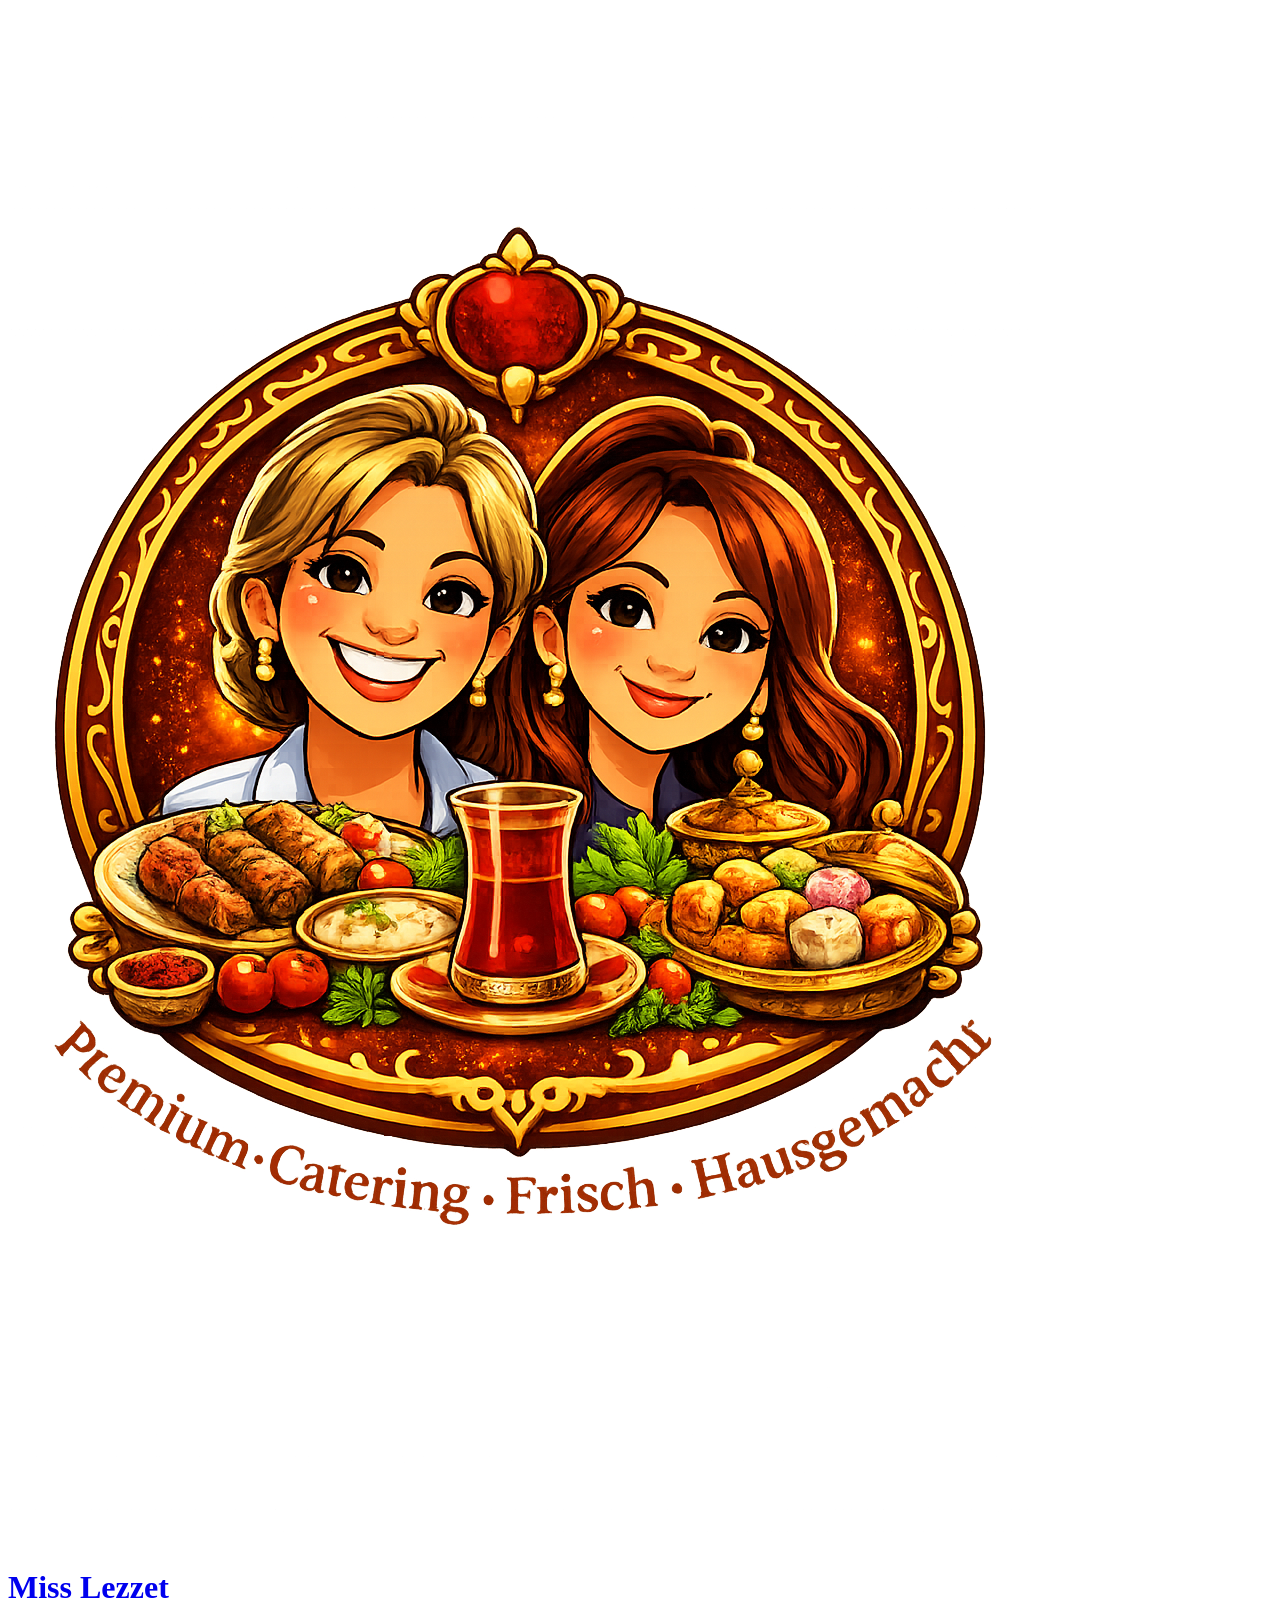
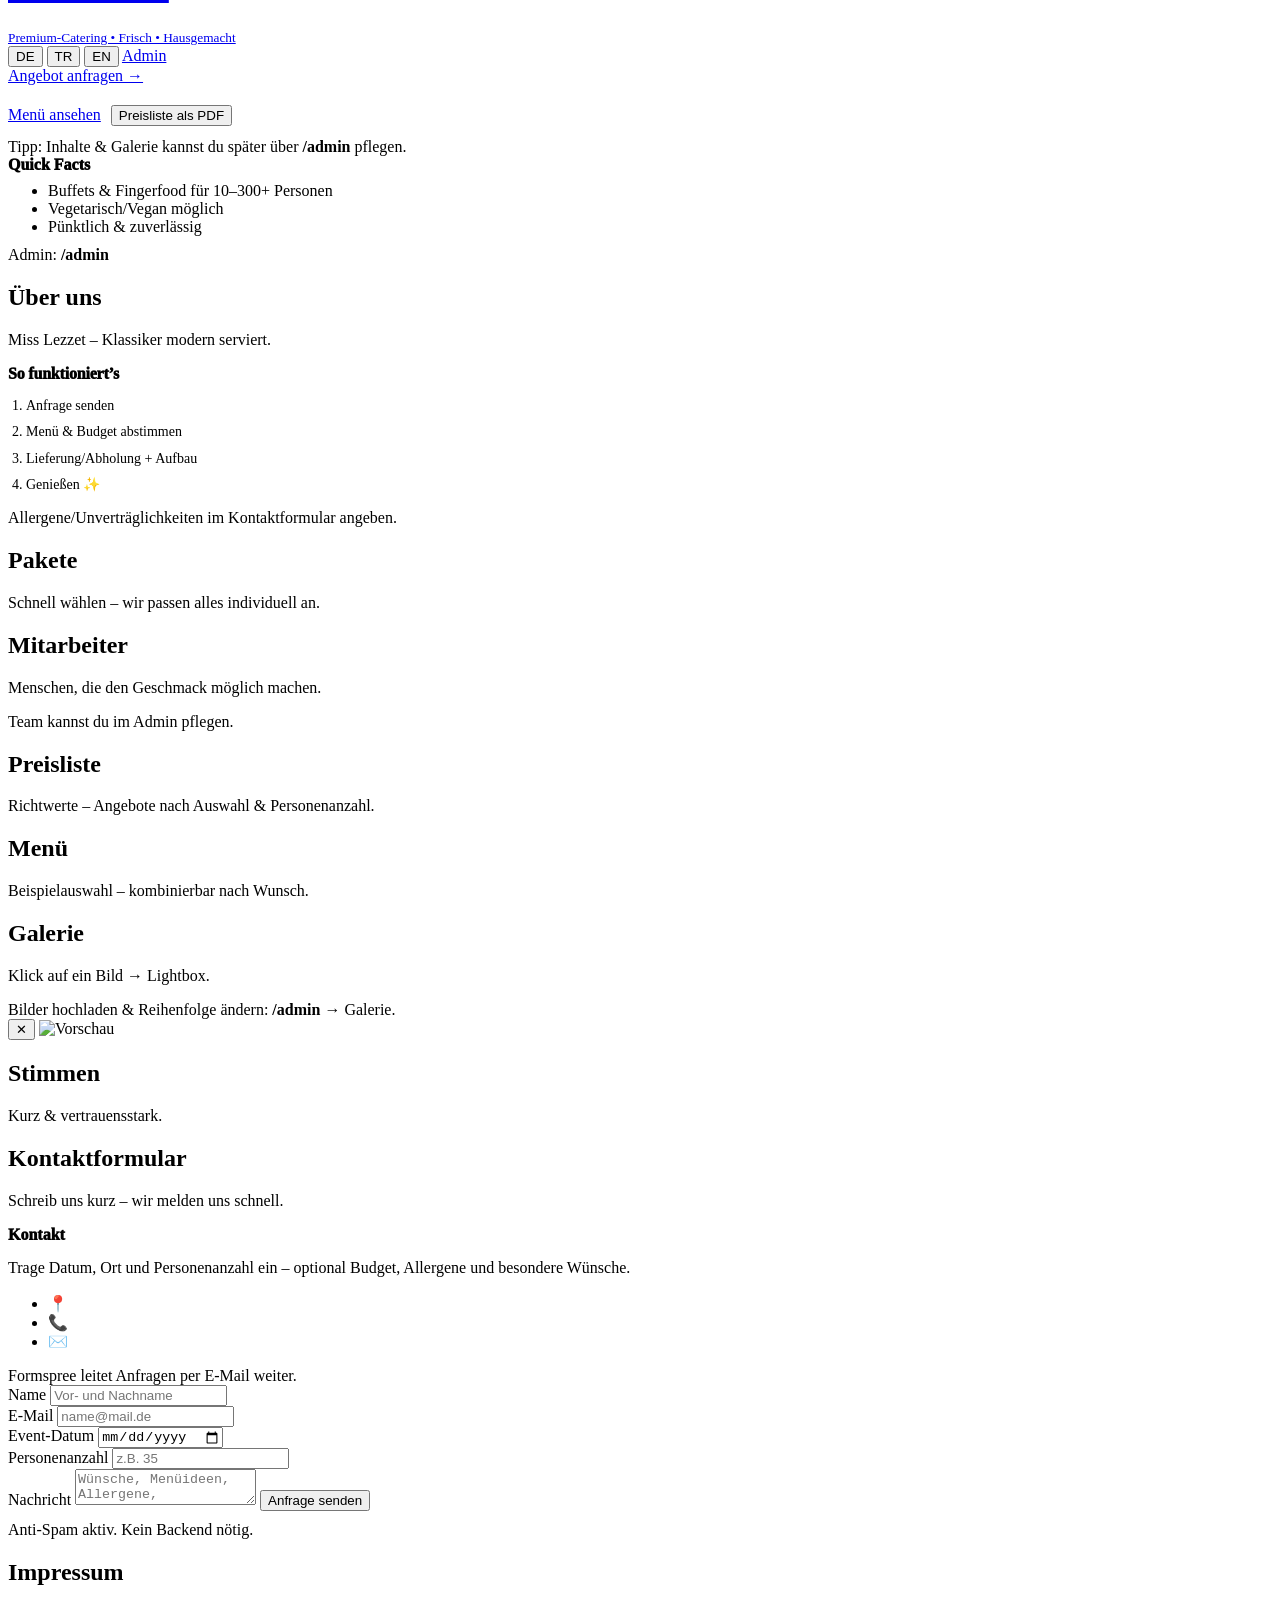
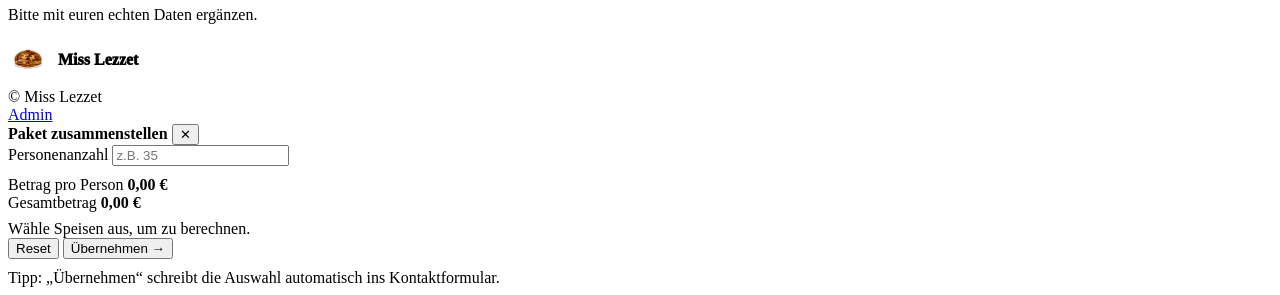
==== index.html @ 09a3239f "Update index.html" ====
<!doctype html>
<html lang="de">
<head>
  <meta charset="utf-8" />
  <meta name="viewport" content="width=device-width, initial-scale=1" />
  <title>Miss Lezzet – Premium Catering</title>
  <meta name="description" content="Miss Lezzet – Premium-Catering für Hochzeiten, Firmenfeiern & private Events." />
  <link rel="stylesheet" href="./style.css" />
</head>

<body>
  <header>
    <div class="container">
      <div class="nav">
        <a class="brandBlock" href="#top" aria-label="Zur Startseite">
          <img class="logoImg" src="images/Logo.png" alt="Miss Lezzet Logo">
          <div>
            <h1 id="brandName">Miss Lezzet</h1>
            <small id="brandTagline">Premium-Catering • Frisch • Hausgemacht</small>
          </div>
        </a>

        <div class="langWrap">
          <button class="btn small" type="button" id="langDE">DE</button>
          <button class="btn small" type="button" id="langTR">TR</button>
          <button class="btn small" type="button" id="langEN">EN</button>
          <a class="btn small" href="admin/">Admin</a>
        </div>

        <a class="btn primary" href="#kontakt" id="ctaTop">Angebot anfragen →</a>
      </div>
    </div>
  </header>

  <main id="top">
    <!-- HERO -->
    <div class="container hero">
      <div class="heroGrid">
        <div class="card reveal">
          <div class="kicker" id="heroKicker"></div>
          <h2 class="headline" id="heroHeadline"></h2>
          <p class="sub" id="heroSub"></p>
          <div style="display:flex; gap:10px; flex-wrap:wrap; align-items:center">
            <a class="btn primary" href="#menu" id="btnMenu">Menü ansehen</a>
            <button class="btn" type="button" id="btnPdf">Preisliste als PDF</button>
          </div>
          <div class="hint" style="margin-top:12px" id="heroHint">
            Tipp: Inhalte & Galerie kannst du später über <b>/admin</b> pflegen.
          </div>
        </div>

        <div class="card reveal">
          <div style="font-weight:1000; margin-bottom:8px" id="quickTitle">Quick Facts</div>
          <ul class="list" style="margin:0">
            <li><span class="dot" aria-hidden="true"></span><span id="q1">Buffets & Fingerfood für 10–300+ Personen</span></li>
            <li><span class="dot" aria-hidden="true"></span><span id="q2">Vegetarisch/Vegan möglich</span></li>
            <li><span class="dot" aria-hidden="true"></span><span id="q3">Pünktlich & zuverlässig</span></li>
          </ul>
          <div class="hint" style="margin-top:10px" id="adminHint">Admin: <b>/admin</b></div>
        </div>
      </div>
    </div>

    <!-- ÜBER UNS -->
    <section id="ueber-uns">
      <div class="container">
        <div class="sectionTitle">
          <h2 id="aboutTitle">Über uns</h2>
          <p id="aboutSub">Miss Lezzet – Klassiker modern serviert.</p>
        </div>

        <div class="grid">
          <div class="card aboutMain reveal">
            <p id="aboutText" style="margin:0; color:var(--muted); line-height:1.75"></p>
            <ul class="list" id="aboutBullets"></ul>
          </div>

          <div class="card aboutSide reveal">
            <div style="font-weight:1000; letter-spacing:-.2px; font-size:16px" id="howTitle">So funktioniert’s</div>
            <ol id="howList" style="margin:10px 0 0; padding-left:18px; color:var(--muted); line-height:1.9; font-size:14px">
              <li>Anfrage senden</li>
              <li>Menü & Budget abstimmen</li>
              <li>Lieferung/Abholung + Aufbau</li>
              <li>Genießen ✨</li>
            </ol>
            <div class="hint" style="margin-top:10px" id="howHint">Allergene/Unverträglichkeiten im Kontaktformular angeben.</div>
          </div>
        </div>
      </div>
    </section>

    <!-- PAKETE -->
    <section id="pakete">
      <div class="container">
        <div class="sectionTitle">
          <h2 id="packagesTitle">Pakete</h2>
          <p id="packagesSub">Schnell wählen – wir passen alles individuell an.</p>
        </div>
        <div class="grid" id="packagesGrid"></div>
      </div>
    </section>

    <!-- MITARBEITER -->
    <section id="mitarbeiter">
      <div class="container">
        <div class="sectionTitle">
          <h2 id="teamTitle">Mitarbeiter</h2>
          <p id="teamSub">Menschen, die den Geschmack möglich machen.</p>
        </div>
        <div class="grid" id="teamGrid"></div>
        <div class="hint" id="teamHint" style="margin-top:10px">Team kannst du im Admin pflegen.</div>
      </div>
    </section>

    <!-- PREISLISTE -->
    <section id="preisliste">
      <div class="container">
        <div class="sectionTitle">
          <h2 id="pricesTitle">Preisliste</h2>
          <p id="pricesSub">Richtwerte – Angebote nach Auswahl & Personenanzahl.</p>
        </div>
        <div class="grid" id="pricingGrid"></div>
      </div>
    </section>

    <!-- MENÜ -->
    <section id="menu">
      <div class="container">
        <div class="sectionTitle">
          <h2 id="menuTitle">Menü</h2>
          <p id="menuSub">Beispielauswahl – kombinierbar nach Wunsch.</p>
        </div>
        <div class="grid" id="menuGrid"></div>
      </div>
    </section>

    <!-- GALERIE -->
    <section id="galerie">
      <div class="container">
        <div class="sectionTitle">
          <h2 id="galleryTitle">Galerie</h2>
          <p id="gallerySub">Klick auf ein Bild → Lightbox.</p>
        </div>

        <div class="grid">
          <div class="card gallery reveal">
            <div class="galleryGrid" id="galleryGrid"></div>
            <div class="hint" style="margin-top:10px" id="galleryHint">
              Bilder hochladen & Reihenfolge ändern: <b>/admin</b> → Galerie.
            </div>
          </div>
        </div>
      </div>
    </section>

    <!-- Lightbox -->
    <div class="lightbox" id="lightbox" aria-hidden="true">
      <div class="lightboxInner" role="dialog" aria-label="Galerie Vorschau">
        <button class="lbClose" id="lbClose" type="button">✕</button>
        <img id="lbImg" alt="Vorschau" src="" />
        <div class="lbCap" id="lbCap"></div>
      </div>
    </div>

    <!-- SOCIAL -->
    <section id="social">
      <div class="container">
        <div class="sectionTitle">
          <h2 id="socialTitle">Stimmen</h2>
          <p id="socialSub">Kurz & vertrauensstark.</p>
        </div>
        <div class="grid" id="socialGrid"></div>
      </div>
    </section>

    <!-- KONTAKT -->
    <section id="kontakt">
      <div class="container">
        <div class="sectionTitle">
          <h2 id="contactTitle">Kontaktformular</h2>
          <p id="contactSub">Schreib uns kurz – wir melden uns schnell.</p>
        </div>

        <div class="grid">
          <div class="card contactLeft reveal">
            <div style="font-weight:1000; font-size:16px" id="contactBoxTitle">Kontakt</div>
            <p id="contactBoxText" style="color:var(--muted); line-height:1.75; margin:10px 0 0">
              Trage Datum, Ort und Personenanzahl ein – optional Budget, Allergene und besondere Wünsche.
            </p>

            <ul class="list" style="margin-top:12px">
              <li><span class="dot" aria-hidden="true"></span>📍 <span id="contactCity" style="color:var(--text)"></span></li>
              <li><span class="dot" aria-hidden="true"></span>📞 <span id="contactPhone" style="color:var(--text)"></span></li>
              <li><span class="dot" aria-hidden="true"></span>✉️ <span id="contactEmail" style="color:var(--text)"></span></li>
            </ul>

            <div class="hint" id="contactHint">
              Formspree leitet Anfragen per E-Mail weiter.
            </div>
          </div>

          <div class="card contactRight reveal">
            <form action="https://formspree.io/f/xkovrelw" method="POST">
              <input type="hidden" name="form-name" value="contact" />
              <p style="display:none;">
                <label>Don’t fill this out: <input name="bot-field" /></label>
              </p>

              <div class="formRow">
                <div>
                  <label for="name" id="fName">Name</label>
                  <input id="name" name="name" required placeholder="Vor- und Nachname" />
                </div>
                <div>
                  <label for="email" id="fEmail">E-Mail</label>
                  <input id="email" name="email" type="email" required placeholder="name@mail.de" />
                </div>
              </div>

              <div class="formRow">
                <div>
                  <label for="date" id="fDate">Event-Datum</label>
                  <input id="date" name="date" type="date" />
                </div>
                <div>
                  <label for="people" id="fPeople">Personenanzahl</label>
                  <input id="people" name="people" type="number" min="1" placeholder="z.B. 35" />
                </div>
              </div>

              <label for="message" id="fMsg">Nachricht</label>
              <textarea id="message" name="message" placeholder="Wünsche, Menüideen, Allergene, Budgetrahmen…"></textarea>

              <button class="btn primary" type="submit" id="fSend">Anfrage senden</button>
              <div class="hint" style="margin-top:10px" id="fSpam">Anti-Spam aktiv. Kein Backend nötig.</div>
            </form>
          </div>
        </div>
      </div>
    </section>

    <!-- IMPRESSUM -->
    <section id="impressum">
      <div class="container">
        <div class="sectionTitle">
          <h2 id="imprintTitle">Impressum</h2>
          <p id="imprintSub">Bitte mit euren echten Daten ergänzen.</p>
        </div>

        <div class="grid">
          <div class="card reveal" style="grid-column: span 12">
            <div class="small" id="imprintBox"></div>
          </div>
        </div>
      </div>
    </section>

    <footer>
      <div class="container footerGrid">
        <div>
          <div style="display:flex; align-items:center; gap:10px; margin-bottom:8px">
            <img class="logoImg" src="images/Logo.png" alt="Miss Lezzet Logo" style="width:30px;height:30px;border-radius:12px;padding:5px">
            <div style="font-weight:1000" id="brandNameFooter">Miss Lezzet</div>
          </div>
          <div class="small">© <span id="year"></span> <span id="brandNameFoot2">Miss Lezzet</span></div>
        </div>
        <div class="right small">
          <a href="admin/">Admin</a>
        </div>
      </div>
    </footer>
  </main>

  <!-- ===== Paket-Konfigurator Modal ===== -->
  <div class="modal" id="pkgModal" aria-hidden="true">
    <div class="modalInner" role="dialog" aria-label="Paket zusammenstellen">
      <div class="modalHead">
        <b id="pkgModalTitle">Paket zusammenstellen</b>
        <button class="modalClose" id="pkgModalClose" type="button">✕</button>
      </div>

      <div class="modalBody">
        <div class="hint" id="pkgModalDesc"></div>

        <div class="modalGrid">
          <div>
            <div id="pkgBuilder"></div>
          </div>

          <div class="calcCard">
            <label for="pkgPeople" class="miniLabel" id="lblPeople">Personenanzahl</label>
            <input class="inputMini" id="pkgPeople" type="number" min="1" placeholder="z.B. 35" />

            <div class="calcRow" style="margin-top:10px">
              <span id="lblPerPerson">Betrag pro Person</span>
              <b id="pkgPerPerson" class="calcBig">0,00 €</b>
            </div>

            <div class="calcRow">
              <span id="lblTotal">Gesamtbetrag</span>
              <b id="pkgTotal" class="calcBig">0,00 €</b>
            </div>

            <div class="hint" id="pkgTotalHint" style="margin-top:8px">Wähle Speisen aus, um zu berechnen.</div>

            <div class="modalActions">
              <button class="btn" type="button" id="pkgReset">Reset</button>
              <button class="btn primary" type="button" id="pkgApply">Übernehmen →</button>
            </div>

            <div class="hint" style="margin-top:10px" id="pkgApplyHint">
              Tipp: „Übernehmen“ schreibt die Auswahl automatisch ins Kontaktformular.
            </div>
          </div>
        </div>
      </div>
    </div>
  </div>

  <script defer src="./app.js"></script>
</body>
</html>
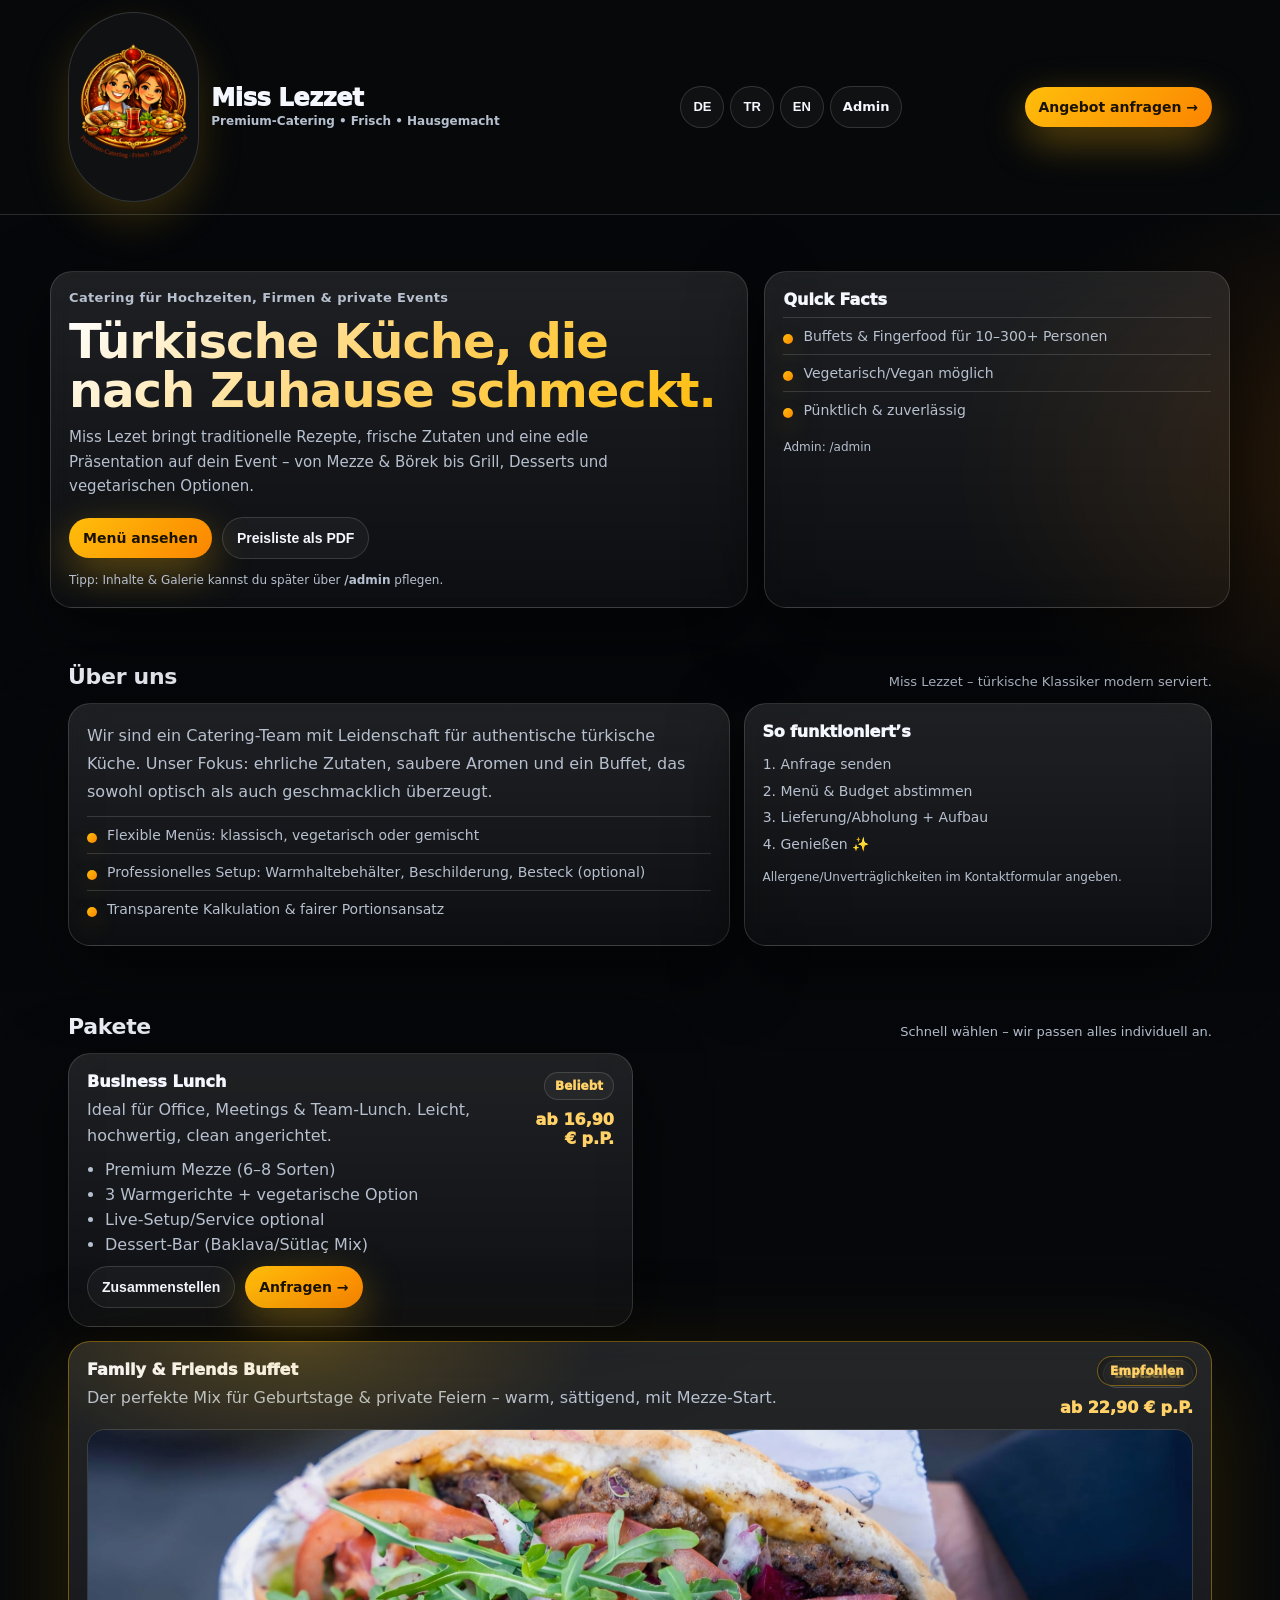
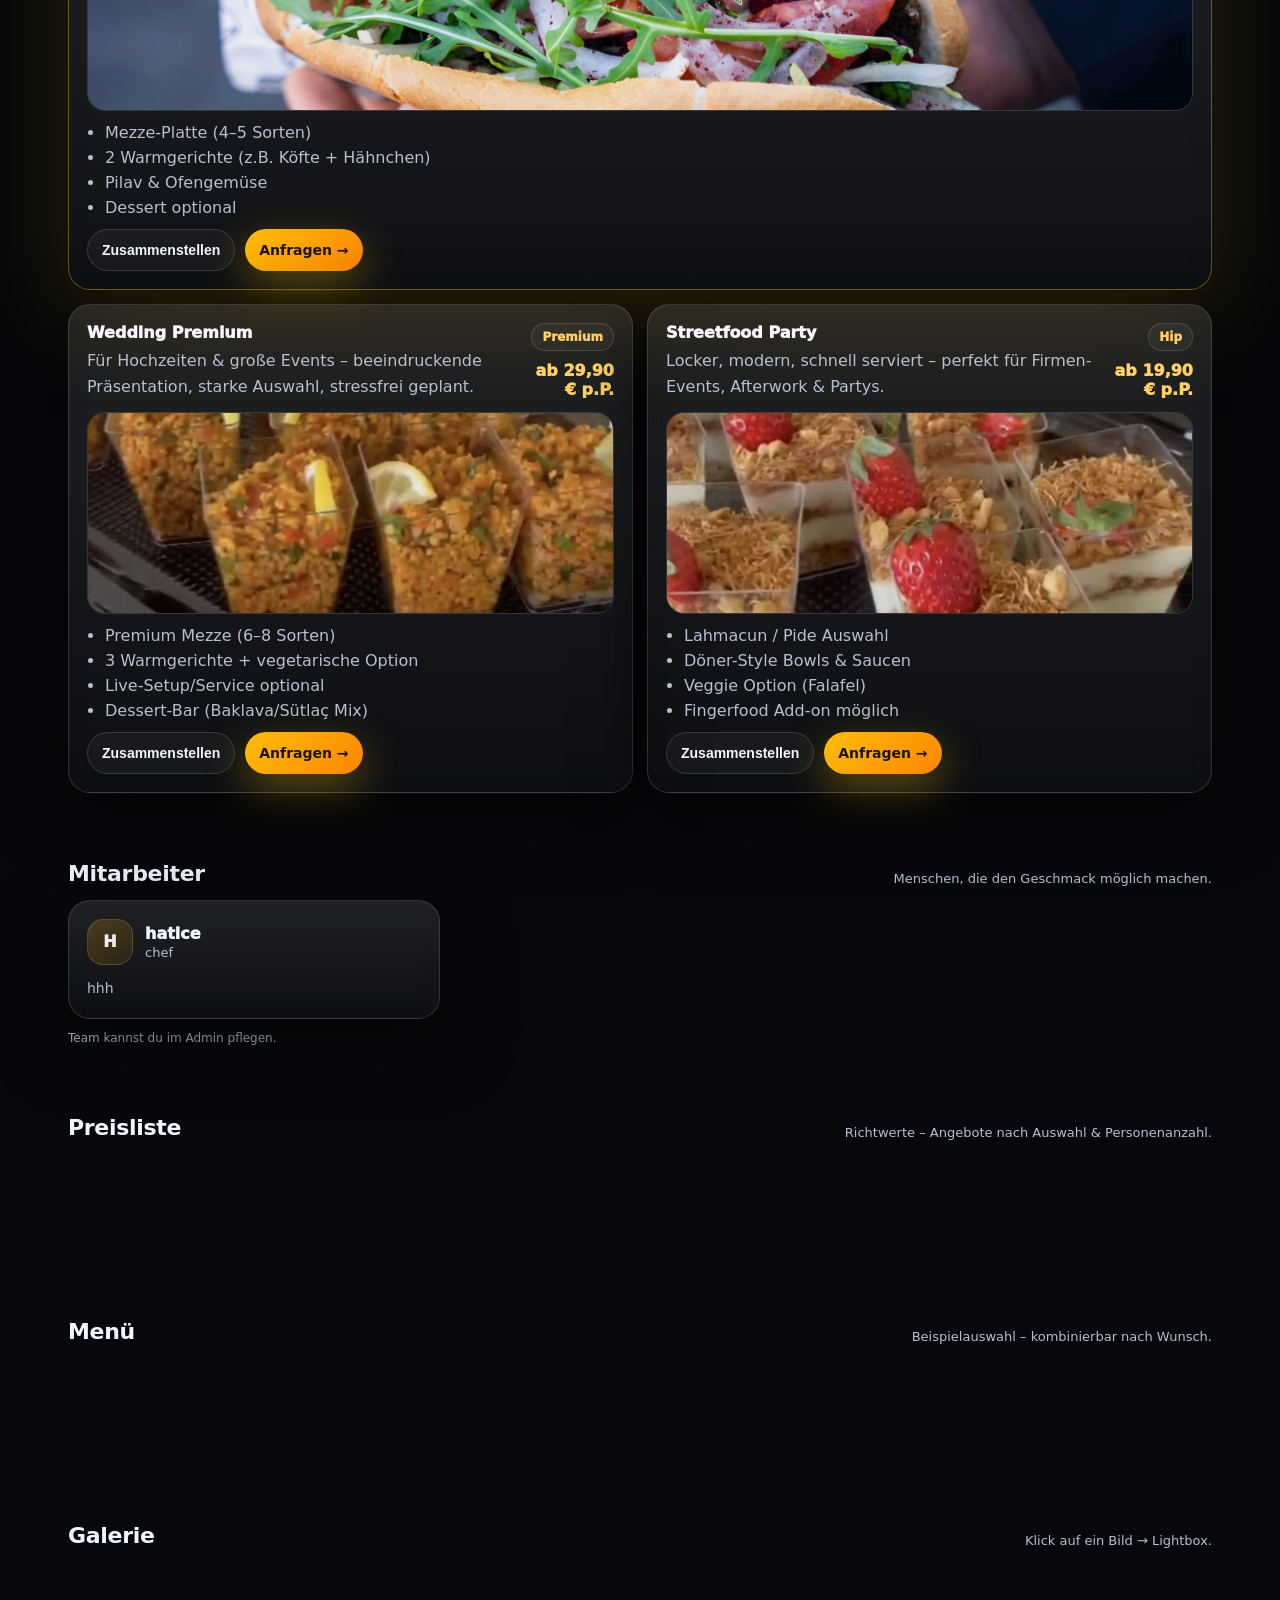
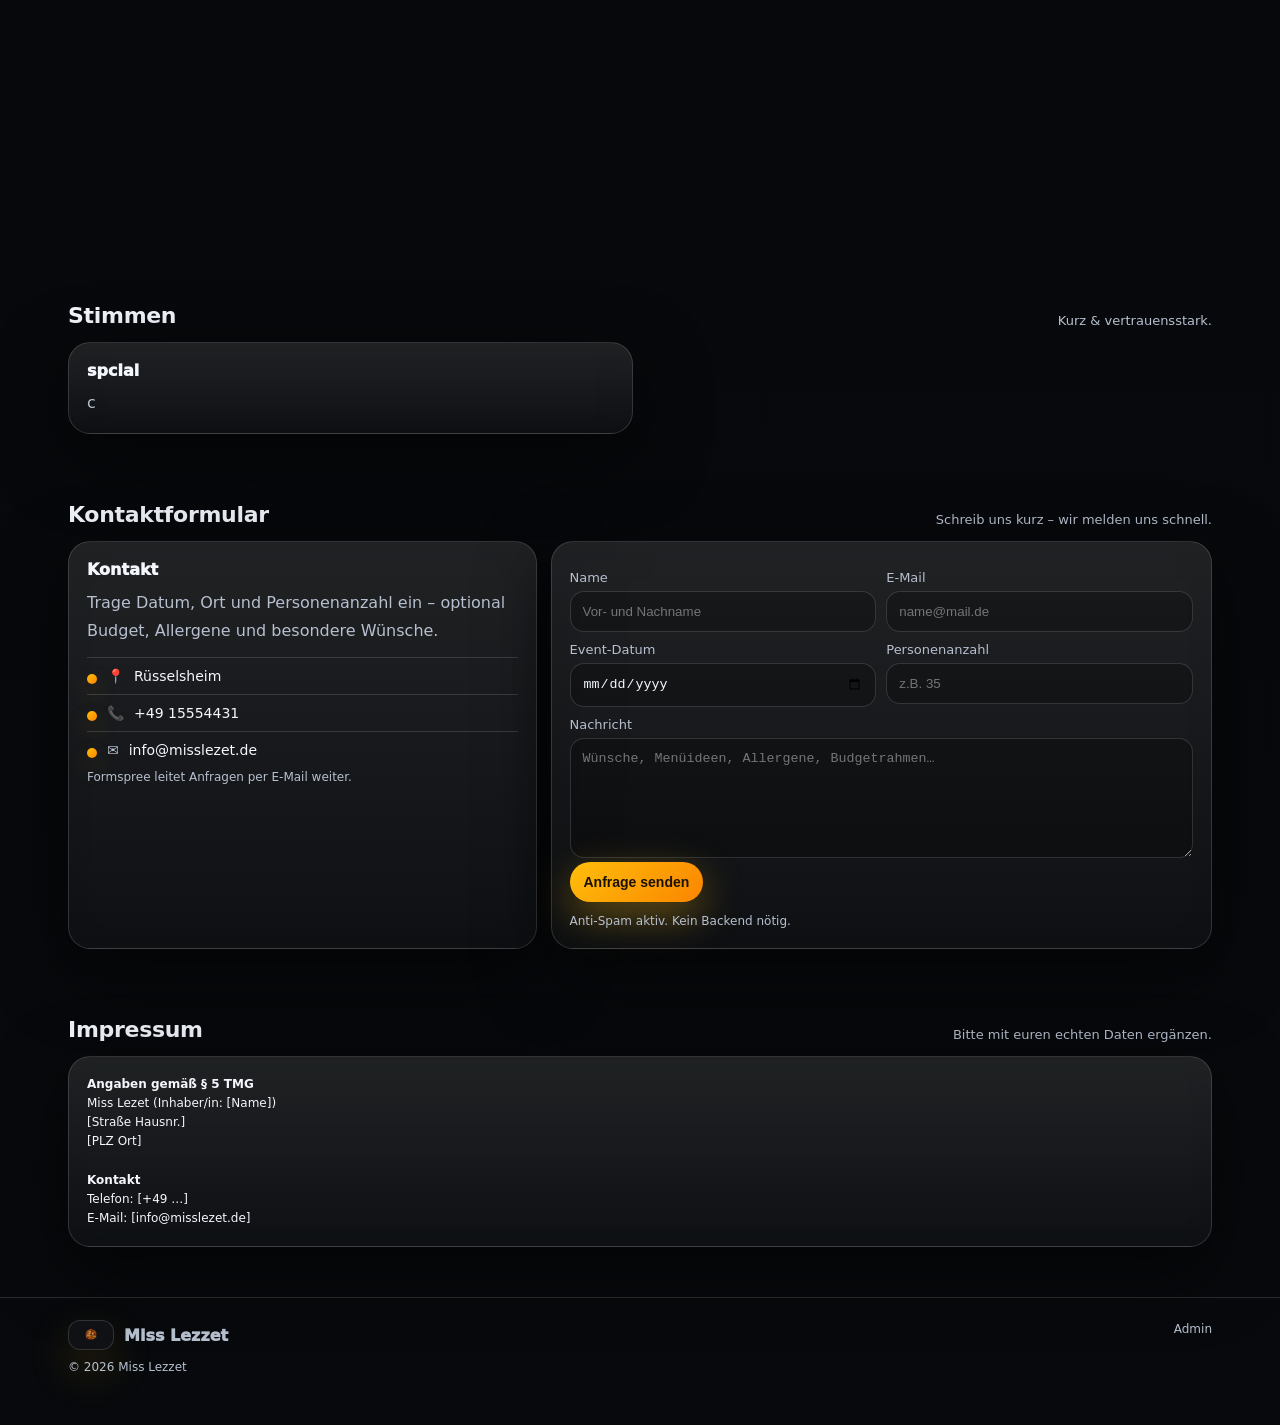
==== commit 316456ea: "Update index.html" ====
--- a/index.html
+++ b/index.html
@@ -13,7 +13,7 @@
     <div class="container">
       <div class="nav">
         <a class="brandBlock" href="#top" aria-label="Zur Startseite">
-          <img class="logoImg" src="images/Logo.png" alt="Miss Lezzet Logo">
+          <img class="logoImg" src="../images/Logo.png" alt="Miss Lezzet Logo">
           <div>
             <h1 id="brandName">Miss Lezzet</h1>
             <small id="brandTagline">Premium-Catering • Frisch • Hausgemacht</small>
@@ -320,3 +320,4 @@
   <script defer src="./app.js"></script>
 </body>
 </html>
+
--- a/style.css
+++ b/style.css
@@ -0,0 +1,409 @@
+:root{
+  --bg:#07090c; --text:#f5f7ff; --muted:#b7c0cf;
+  --brand:#ffbe0b; --brand2:#fb8500; --accent:#ffd166;
+  --line: rgba(255,255,255,.14);
+  --shadow: 0 22px 70px rgba(0,0,0,.58);
+  --radius: 22px;
+  --max: 1180px;
+}
+*{box-sizing:border-box}
+html{scroll-behavior:smooth}
+body{
+  margin:0;
+  font-family: ui-sans-serif, system-ui, -apple-system, Segoe UI, Roboto, Helvetica, Arial;
+  color:var(--text);
+  background:
+    radial-gradient(1200px 700px at 20% -10%, rgba(255,190,11,.18), transparent 55%),
+    radial-gradient(900px 600px at 110% 10%, rgba(251,133,0,.16), transparent 50%),
+    radial-gradient(600px 500px at 60% 110%, rgba(255,209,102,.10), transparent 55%),
+    linear-gradient(180deg, #05070a, var(--bg));
+  overflow-x:hidden;
+}
+a{color:inherit; text-decoration:none}
+.container{max-width:var(--max); margin:0 auto; padding:0 18px}
+
+header{
+  position:sticky; top:0; z-index:80;
+  border-bottom:1px solid var(--line);
+  background: rgba(8,10,12,.72);
+  backdrop-filter: blur(12px);
+  -webkit-backdrop-filter: blur(12px);
+}
+.nav{
+  display:flex; align-items:center; justify-content:space-between;
+  padding:12px 0; gap:12px;
+}
+
+.brandBlock{display:flex; align-items:center; gap:12px; min-width:220px}
+.logoImg{
+  width:190px; height:190px; border-radius:80px;
+  object-fit:contain;
+  border:1px solid var(--line);
+  background: rgba(255,255,255,.04);
+  padding:6px;
+  box-shadow: 0 18px 45px rgba(255,190,11,.18);
+  flex:0 0 46px;
+}
+.brandBlock h1{margin:0; font-size:24px; font-weight:1000; letter-spacing:-.4px; line-height:1}
+.brandBlock small{display:block; color:var(--muted); font-weight:700; margin-top:4px; font-size:12px}
+
+.btn{
+  display:inline-flex; align-items:center; justify-content:center; gap:10px;
+  padding:12px 14px;
+  border-radius:999px;
+  border:1px solid var(--line);
+  background: rgba(255,255,255,.04);
+  color: var(--text);
+  font-weight:900;
+  font-size:14px;
+  cursor:pointer;
+  transition: transform .25s ease, box-shadow .25s ease, background .25s ease;
+  user-select:none;
+}
+.btn:hover{transform: translateY(-2px)}
+.btn.primary{
+  background: linear-gradient(135deg, var(--brand), var(--brand2));
+  color:#1a1200;
+  border:none;
+  box-shadow: 0 14px 40px rgba(255,190,11,.35);
+}
+.btn.primary:hover{transform: translateY(-3px) scale(1.02); box-shadow: 0 18px 55px rgba(255,190,11,.50)}
+.btn.small{padding:10px 12px; font-size:13px}
+.langWrap{display:flex; gap:6px; align-items:center}
+
+.card{
+  border-radius: var(--radius);
+  background: linear-gradient(180deg, rgba(255,255,255,.10), rgba(255,255,255,.03));
+  backdrop-filter: blur(14px);
+  -webkit-backdrop-filter: blur(14px);
+  border: 1px solid var(--line);
+  box-shadow: var(--shadow);
+  padding:18px;
+  transition: transform .35s ease, box-shadow .35s ease;
+}
+.card:hover{transform: translateY(-6px) scale(1.01); box-shadow: 0 30px 90px rgba(0,0,0,.65)}
+.reveal{opacity:0; transform: translateY(26px); transition: all .75s ease}
+.reveal.in{opacity:1; transform: translateY(0)}
+
+.hero{padding:56px 0 22px}
+.heroGrid{display:grid; grid-template-columns: 1.2fr .8fr; gap:16px; align-items:stretch}
+.kicker{color:var(--muted); font-weight:900; letter-spacing:.35px; font-size:13px}
+.headline{
+  font-size: 48px; line-height: 1.02; letter-spacing: -1px; margin:12px 0 10px;
+  background: linear-gradient(135deg, #ffffff, var(--accent), var(--brand));
+  -webkit-background-clip:text;
+  -webkit-text-fill-color:transparent;
+}
+.sub{color:var(--muted); font-size:15px; line-height:1.65; max-width: 60ch; margin:0 0 18px}
+
+section{padding:34px 0}
+.sectionTitle{display:flex; align-items:flex-end; justify-content:space-between; gap:12px; margin-bottom:14px}
+.sectionTitle h2{margin:0; font-size:22px; letter-spacing:-.3px}
+.sectionTitle p{margin:0; color:var(--muted); font-size:13px}
+
+.grid{display:grid; gap:14px; grid-template-columns: repeat(12, 1fr)}
+.aboutMain{grid-column: span 7}
+.aboutSide{grid-column: span 5}
+.list{margin:10px 0 0; padding:0; list-style:none}
+.list li{display:flex; gap:10px; align-items:flex-start; padding:10px 0; border-top:1px solid var(--line); color:var(--muted); font-size:14px}
+.dot{width:10px;height:10px;border-radius:50%;background: linear-gradient(135deg, var(--brand), var(--brand2));margin-top:6px;flex:0 0 10px;box-shadow: 0 10px 22px rgba(255,190,11,.25)}
+.hint{color:var(--muted); font-size:12px; line-height:1.5}
+
+.teamCard{grid-column: span 4}
+.teamRow{display:flex; gap:12px; align-items:center}
+.avatar{
+  width:46px; height:46px; border-radius: 16px;
+  border:1px solid var(--line);
+  background: linear-gradient(135deg, rgba(255,190,11,.20), rgba(251,133,0,.10));
+  display:flex; align-items:center; justify-content:center;
+  font-weight:1000; color: rgba(255,255,255,.92);
+}
+.role{color:var(--muted); font-size:13px; margin-top:2px}
+
+.priceCard{grid-column: span 6}
+.priceLine{display:flex; justify-content:space-between; gap:12px; padding:10px 0; border-top:1px solid var(--line); color:var(--muted); font-size:15px}
+.priceLine b{color: var(--accent); font-weight:1000; font-size:16px}
+
+.menuCard{grid-column: span 6}
+.chips{display:flex; gap:8px; flex-wrap:wrap; margin-top:10px}
+.chip{
+  padding:7px 10px; border-radius:999px;
+  border:1px solid var(--line);
+  background: rgba(0,0,0,.18);
+  color:var(--muted);
+  font-size:12px; font-weight:900;
+  transition: all .25s ease;
+}
+.menuCard:hover .chip{background: linear-gradient(135deg, var(--brand), var(--brand2)); color:#1a1200; border-color: transparent; transform: translateY(-1px)}
+
+.gallery{grid-column: span 12}
+.galleryGrid{display:grid; gap:12px; grid-template-columns: repeat(12, 1fr)}
+.g{
+  grid-column: span 4;
+  border-radius: 18px;
+  border:1px solid var(--line);
+  background: rgba(255,255,255,.03);
+  overflow:hidden;
+  position:relative;
+  cursor:pointer;
+  min-height: 170px;
+  transition: transform .25s ease, box-shadow .25s ease;
+}
+.g:hover{transform: translateY(-4px); box-shadow: 0 25px 60px rgba(0,0,0,.55)}
+.g img{width:100%; height:100%; object-fit:cover; display:block; opacity:.92; filter:saturate(1.05) contrast(1.05)}
+.g span{position:absolute; left:12px; bottom:12px; font-weight:1000; font-size:13px; color: rgba(255,255,255,.92); text-shadow: 0 12px 30px rgba(0,0,0,.75)}
+
+.lightbox{
+  position:fixed; inset:0; z-index:120;
+  background: rgba(0,0,0,.75);
+  display:none;
+  align-items:center; justify-content:center;
+  padding:18px;
+}
+.lightboxInner{
+  width:min(980px, 100%);
+  border-radius: 22px;
+  border:1px solid rgba(255,255,255,.18);
+  background: rgba(10,12,16,.65);
+  backdrop-filter: blur(14px);
+  -webkit-backdrop-filter: blur(14px);
+  overflow:hidden;
+  box-shadow: 0 30px 100px rgba(0,0,0,.75);
+  position:relative;
+}
+.lightboxInner img{width:100%; height: min(70vh, 720px); object-fit:cover; display:block}
+.lbCap{padding:12px 14px; color: var(--muted); font-size:13px; border-top:1px solid rgba(255,255,255,.10)}
+.lbClose{
+  position:absolute; top:10px; right:10px;
+  border:none; cursor:pointer;
+  padding:10px 12px; border-radius: 999px;
+  background: rgba(255,255,255,.10);
+  border:1px solid rgba(255,255,255,.14);
+  color: var(--text); font-weight:1000;
+}
+
+.contactLeft{grid-column: span 5}
+.contactRight{grid-column: span 7}
+label{display:block; font-size:13px; color:var(--muted); margin:10px 0 6px}
+input, textarea, select{
+  width:100%; padding:12px 12px; border-radius: 14px;
+  border:1px solid var(--line);
+  background: rgba(0,0,0,.25);
+  color: var(--text); outline:none;
+}
+textarea{min-height:120px; resize:vertical}
+.formRow{display:grid; grid-template-columns: 1fr 1fr; gap:10px}
+
+footer{padding:22px 0 48px; color:var(--muted); border-top:1px solid var(--line); margin-top:16px}
+.footerGrid{display:grid; gap:12px; grid-template-columns: 1.2fr .8fr; align-items:start}
+.small{font-size:12px; line-height:1.6}
+.right{justify-self:end; text-align:right}
+
+/* Featured package */
+.packageFeatured{
+  position: relative;
+  border-color: rgba(255,190,11,.38) !important;
+  background: linear-gradient(180deg, rgba(255,255,255,.12), rgba(255,255,255,.04)) !important;
+  box-shadow: 0 30px 100px rgba(255,190,11,.16), 0 28px 90px rgba(0,0,0,.65) !important;
+  transform: translateY(-4px);
+}
+.packageFeatured::after{
+  content:"";
+  position:absolute;
+  inset:-1px;
+  border-radius: var(--radius);
+  pointer-events:none;
+  background: radial-gradient(500px 220px at 20% 0%, rgba(255,190,11,.22), transparent 60%);
+  opacity: .9;
+}
+.packageBadgeTop{
+  position:absolute;
+  top:14px;
+  right:14px;
+  z-index:2;
+  padding:7px 12px;
+  border-radius:999px;
+  border:1px solid rgba(255,190,11,.40);
+  background: rgba(8,10,12,.55);
+  backdrop-filter: blur(10px);
+  -webkit-backdrop-filter: blur(10px);
+  font-weight:1000;
+  color: var(--accent);
+  font-size:12px;
+  letter-spacing:.2px;
+}
+
+/* Modal */
+.modal{
+  position:fixed; inset:0; z-index:160;
+  background: rgba(0,0,0,.72);
+  display:none;
+  align-items:center; justify-content:center;
+  padding: 16px;
+}
+.modalInner{
+  width:min(980px, 100%);
+  border-radius: 24px;
+  border:1px solid rgba(255,255,255,.18);
+  background: radial-gradient(900px 240px at 20% 0%, rgba(255,190,11,.12), transparent 60%),
+              rgba(10,12,16,.78);
+  backdrop-filter: blur(16px);
+  -webkit-backdrop-filter: blur(16px);
+  box-shadow: 0 30px 110px rgba(0,0,0,.78);
+  overflow:hidden;
+  max-height: min(86vh, 860px);
+  display:flex;
+  flex-direction:column;
+}
+.modalHead{
+  display:flex; align-items:center; justify-content:space-between;
+  gap:10px;
+  padding:14px 16px;
+  border-bottom:1px solid rgba(255,255,255,.12);
+}
+.modalClose{
+  border:none; cursor:pointer;
+  padding:10px 12px; border-radius:999px;
+  background: rgba(255,255,255,.10);
+  border:1px solid rgba(255,255,255,.14);
+  color: var(--text); font-weight:1000;
+}
+.modalBody{
+  padding:16px;
+  overflow:auto;
+  -webkit-overflow-scrolling: touch;
+}
+
+.modalGrid{
+  display:grid;
+  grid-template-columns: 1.1fr .9fr;
+  gap:12px;
+  align-items:start;
+}
+.calcCard{
+  border:1px solid rgba(255,255,255,.12);
+  background: rgba(0,0,0,.14);
+  border-radius: 18px;
+  padding: 12px;
+  position: sticky;
+  top: 0;
+}
+.calcRow{
+  display:flex;
+  justify-content:space-between;
+  gap:10px;
+  padding:10px 0;
+  border-top:1px solid rgba(255,255,255,.10);
+  color: var(--muted);
+}
+.calcRow:first-of-type{border-top:none}
+.calcRow b{color: var(--text)}
+.calcBig{
+  font-size:18px;
+  font-weight:1000;
+  color: var(--accent);
+}
+.inputMini{
+  width:100%;
+  padding:12px 12px;
+  border-radius: 14px;
+  border:1px solid rgba(255,255,255,.14);
+  background: rgba(0,0,0,.20);
+  color: var(--text);
+  outline:none;
+}
+.miniLabel{
+  margin:0 0 6px;
+  display:block;
+  color:var(--muted);
+  font-size:12px;
+}
+.modalActions{
+  display:flex;
+  gap:10px;
+  flex-wrap:wrap;
+  margin-top: 12px;
+}
+
+.builderCat{
+  margin-top:14px;
+  border:1px solid rgba(255,255,255,.12);
+  border-radius: 18px;
+  padding: 12px;
+  background: rgba(0,0,0,.12);
+}
+.builderCat h4{
+  margin:0 0 8px;
+  font-size:14px;
+  letter-spacing:-.2px;
+}
+.builderItem{
+  display:flex;
+  align-items:center;
+  justify-content:space-between;
+  gap:10px;
+  padding:10px 0;
+  border-top:1px solid rgba(255,255,255,.10);
+}
+.builderItem:first-of-type{border-top:none}
+
+/* Thumbs */
+.thumb{
+  width:42px;
+  height:42px;
+  border-radius: 14px;
+  object-fit: cover;
+  border:1px solid rgba(255,255,255,.16);
+  background: rgba(255,255,255,.04);
+  box-shadow: 0 12px 26px rgba(0,0,0,.35);
+  flex: 0 0 42px;
+}
+.thumbPh{
+  width:42px;
+  height:42px;
+  border-radius: 14px;
+  border:1px dashed rgba(255,255,255,.16);
+  background: rgba(255,255,255,.03);
+  display:flex;
+  align-items:center;
+  justify-content:center;
+  color: rgba(255,255,255,.35);
+  font-weight:1000;
+  flex: 0 0 42px;
+}
+.builderItem label{
+  display:flex;
+  gap:10px;
+  align-items:center;
+  margin:0;
+  color: var(--text);
+  font-size:14px;
+}
+.builderItem label input{
+  margin-top:0;
+  transform: scale(1.05);
+}
+.builderItem small{
+  display:block;
+  color: var(--muted);
+  font-size:12px;
+  margin-top:2px
+}
+
+@media (max-width: 980px){
+  .heroGrid{grid-template-columns:1fr}
+  .headline{font-size:38px}
+  .aboutMain,.aboutSide,.contactLeft,.contactRight,.priceCard,.menuCard{grid-column: span 12}
+  .teamCard{grid-column: span 6}
+  .g{grid-column: span 6}
+  .footerGrid{grid-template-columns:1fr}
+  .right{justify-self:start; text-align:left}
+  .modalGrid{grid-template-columns:1fr}
+  .calcCard{position: relative}
+}
+@media (max-width: 560px){
+  .headline{font-size:34px}
+  .teamCard{grid-column: span 12}
+  .g{grid-column: span 12}
+  .formRow{grid-template-columns:1fr}
+}
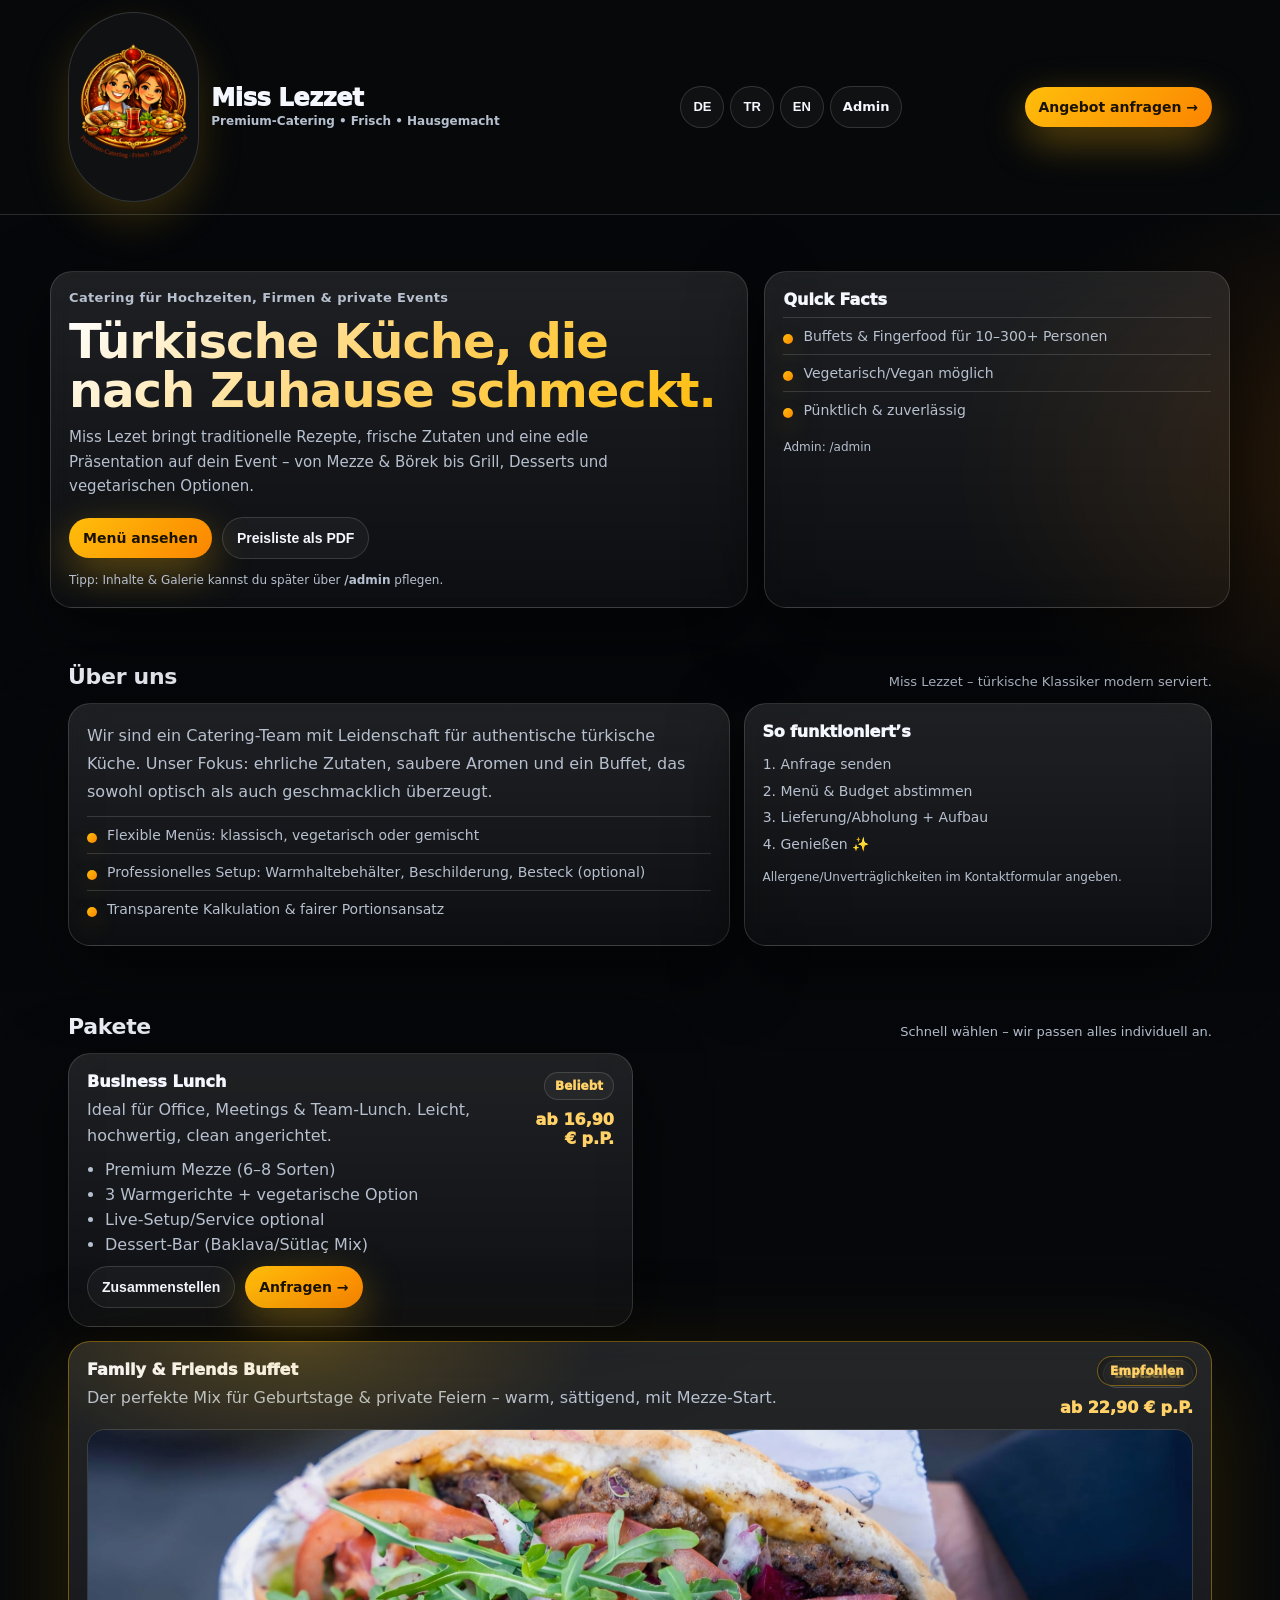
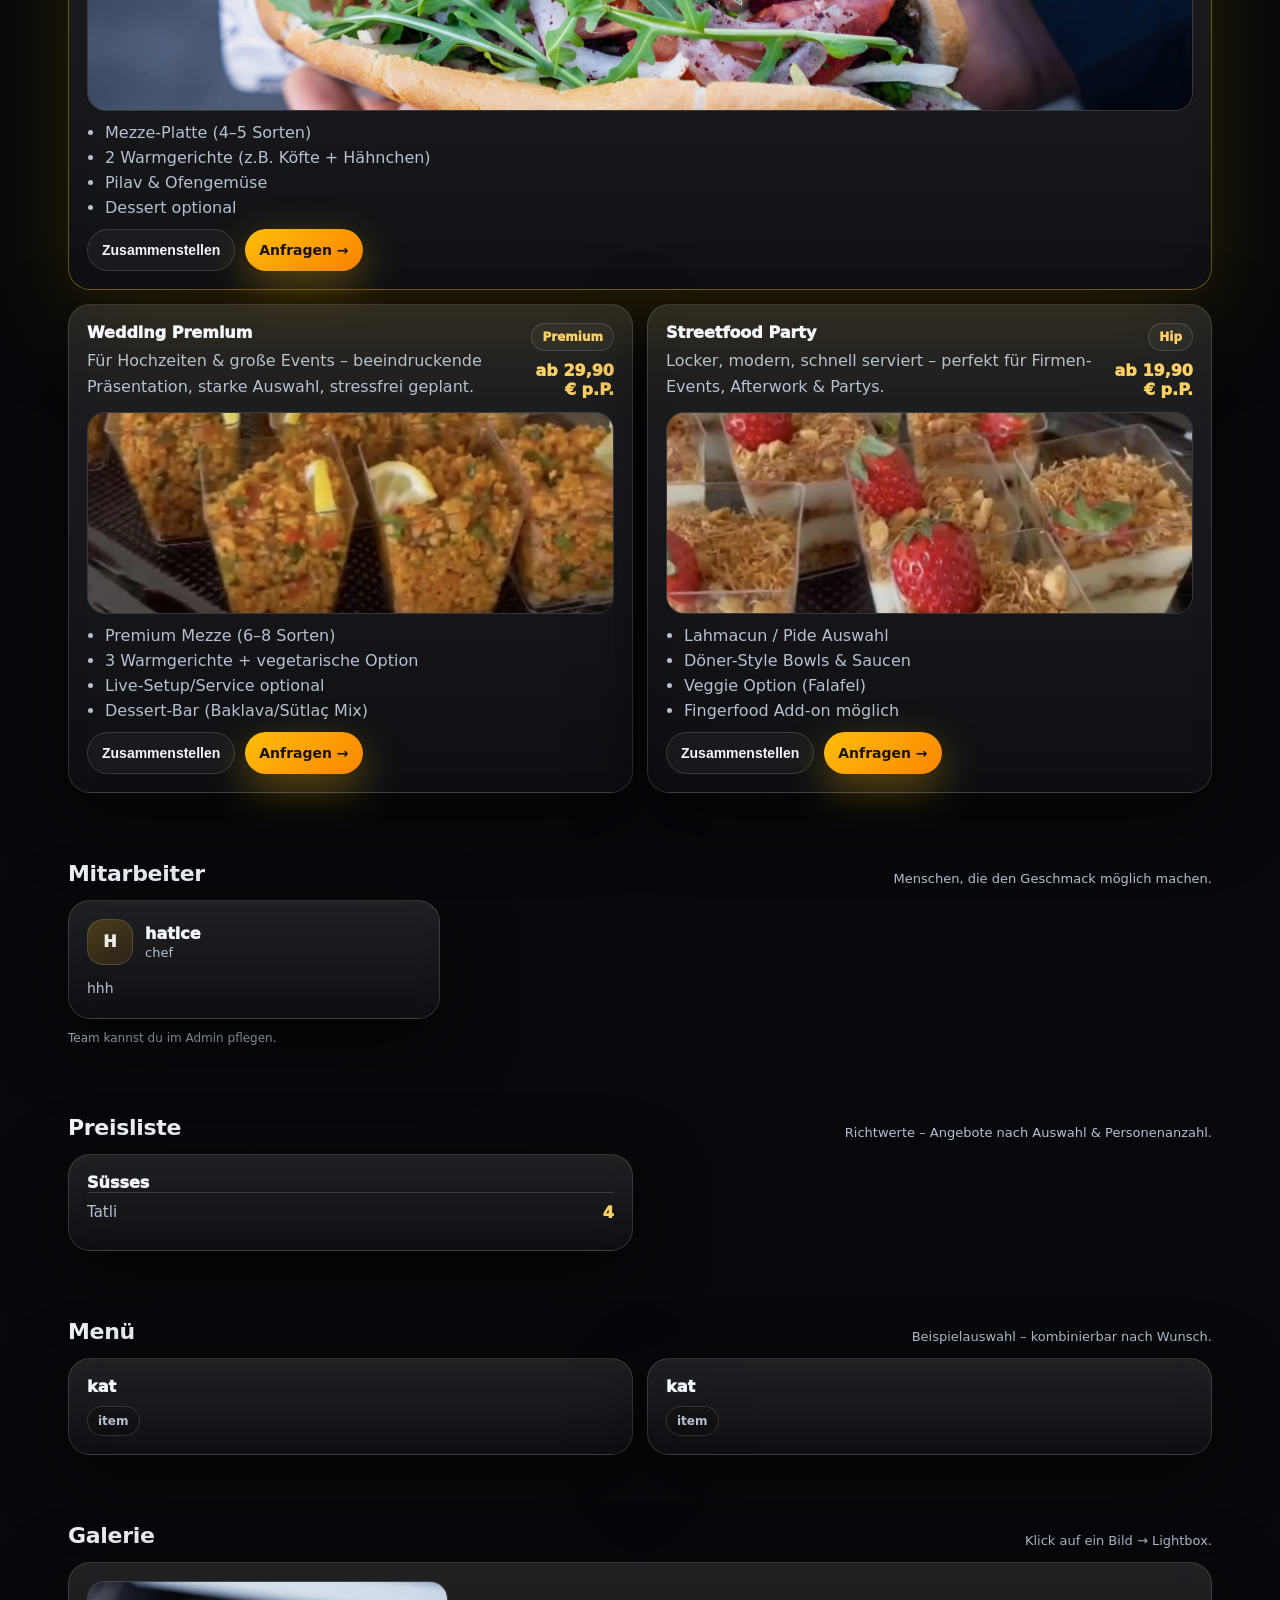
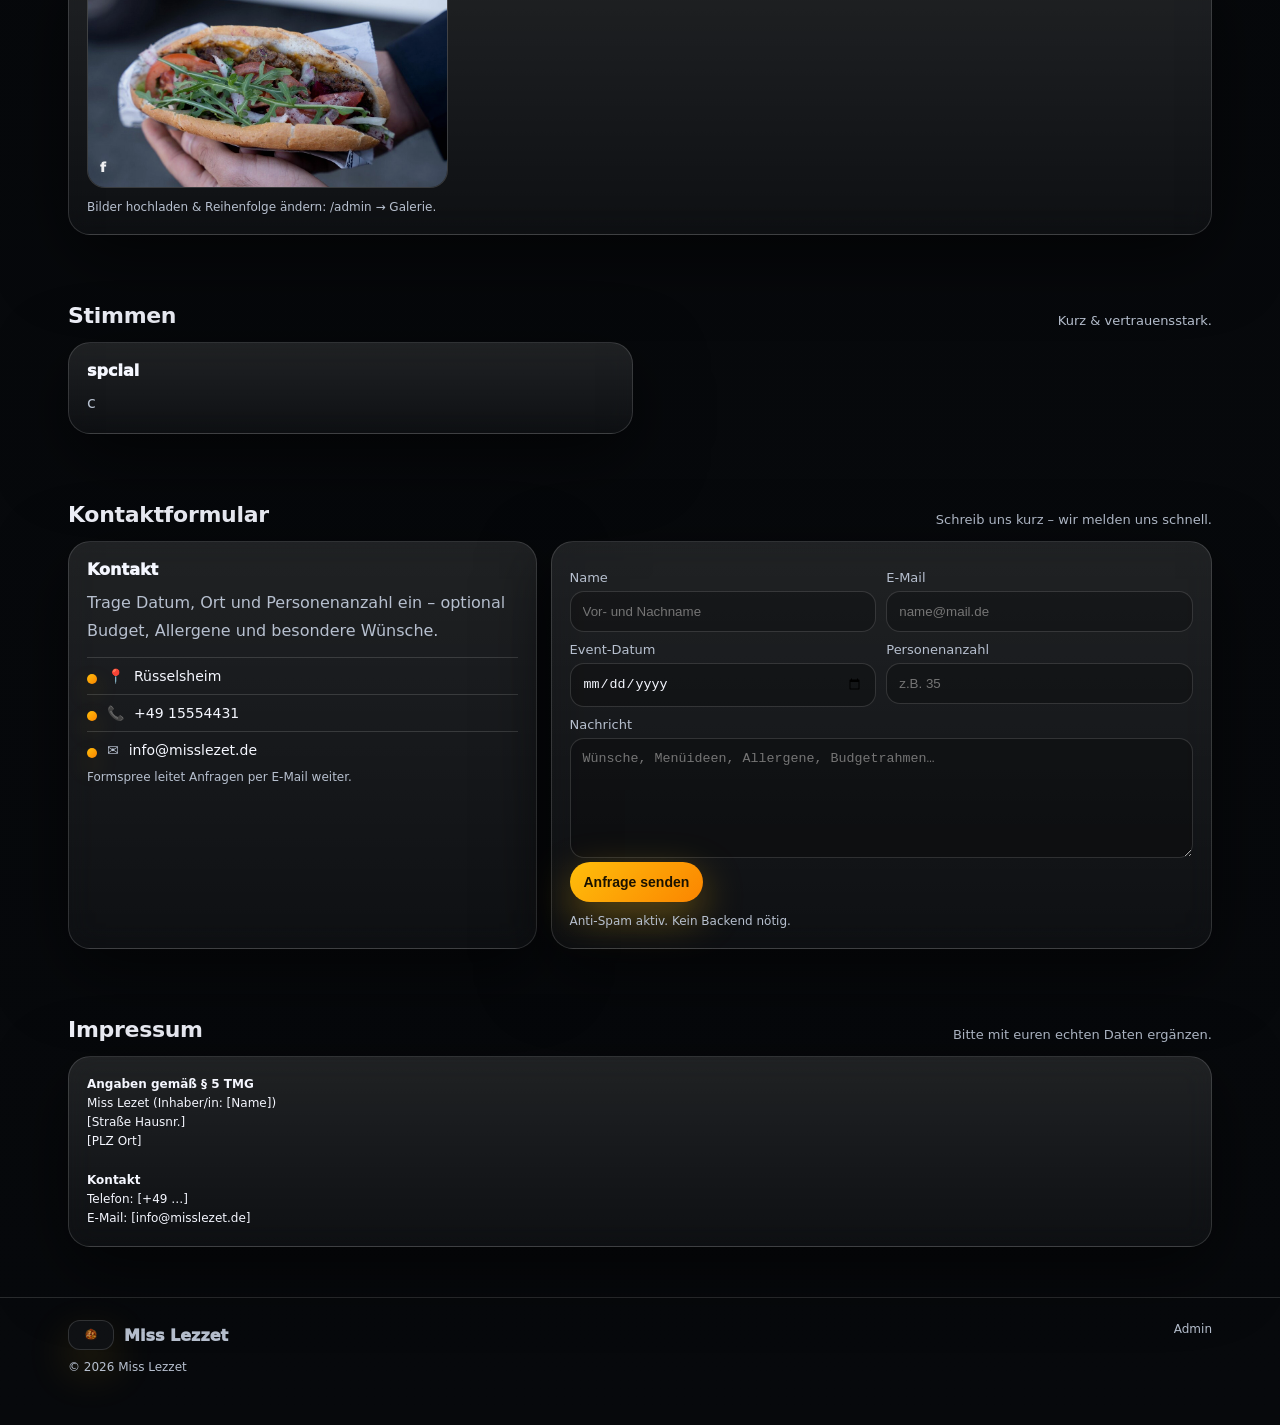
==== commit b177d982: "Update index.html" ====
--- a/index.html
+++ b/index.html
@@ -13,7 +13,7 @@
     <div class="container">
       <div class="nav">
         <a class="brandBlock" href="#top" aria-label="Zur Startseite">
-          <img class="logoImg" src="../images/Logo.png" alt="Miss Lezzet Logo">
+          <img class="logoImg" src="images/Logo.png" alt="Miss Lezzet Logo">
           <div>
             <h1 id="brandName">Miss Lezzet</h1>
             <small id="brandTagline">Premium-Catering • Frisch • Hausgemacht</small>
@@ -320,4 +320,3 @@
   <script defer src="./app.js"></script>
 </body>
 </html>
-
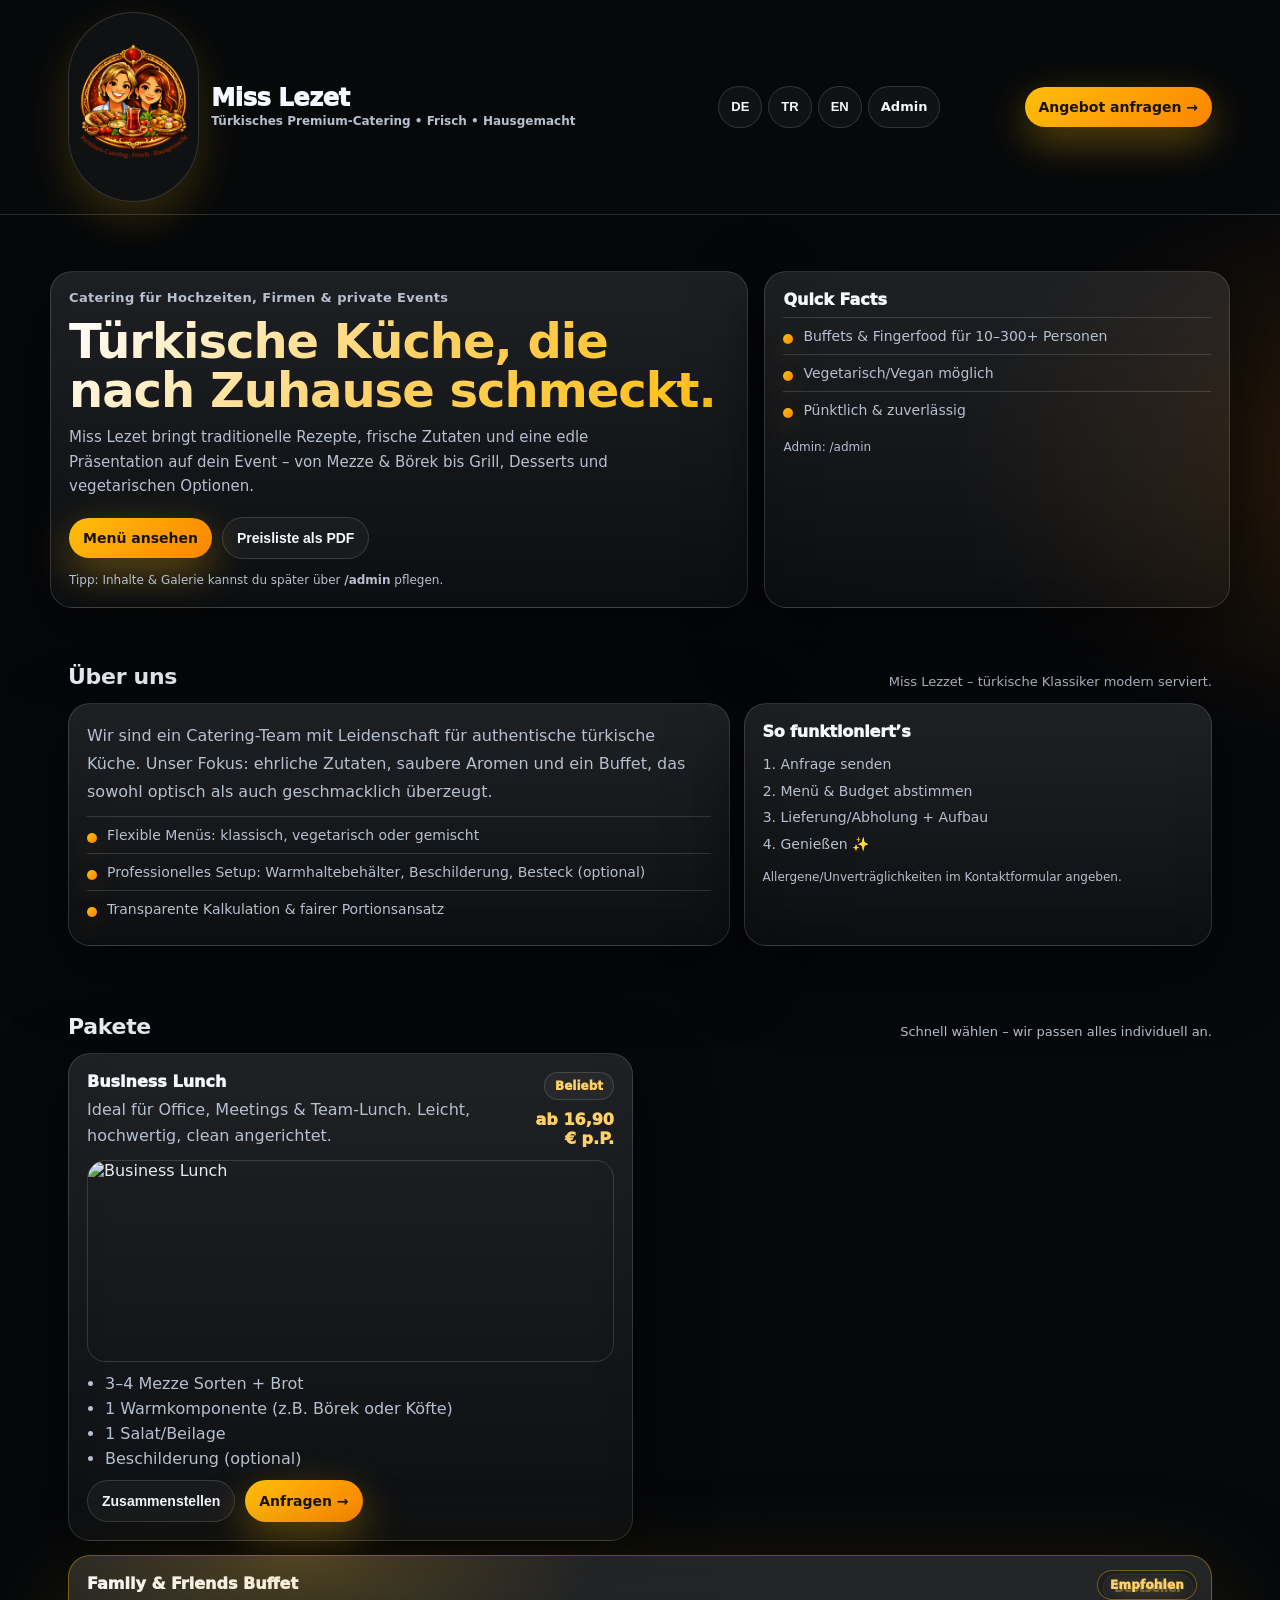
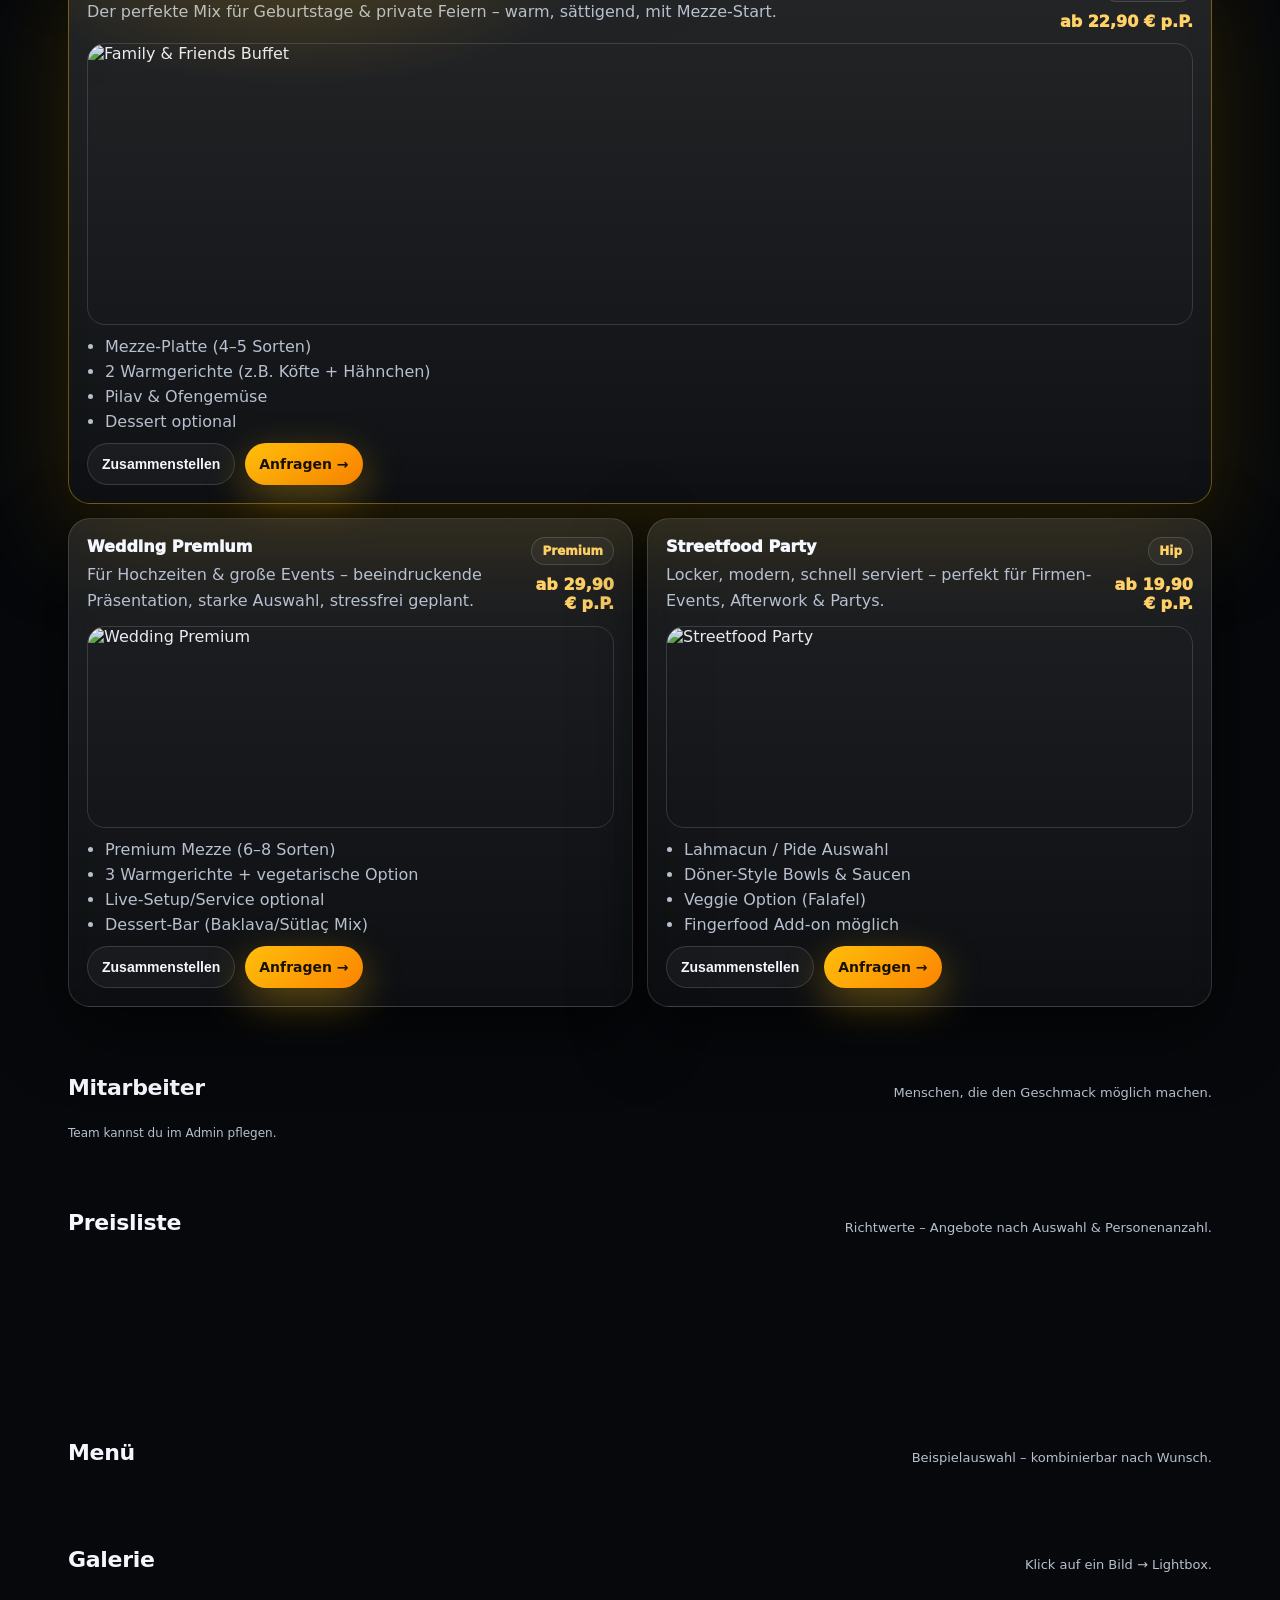
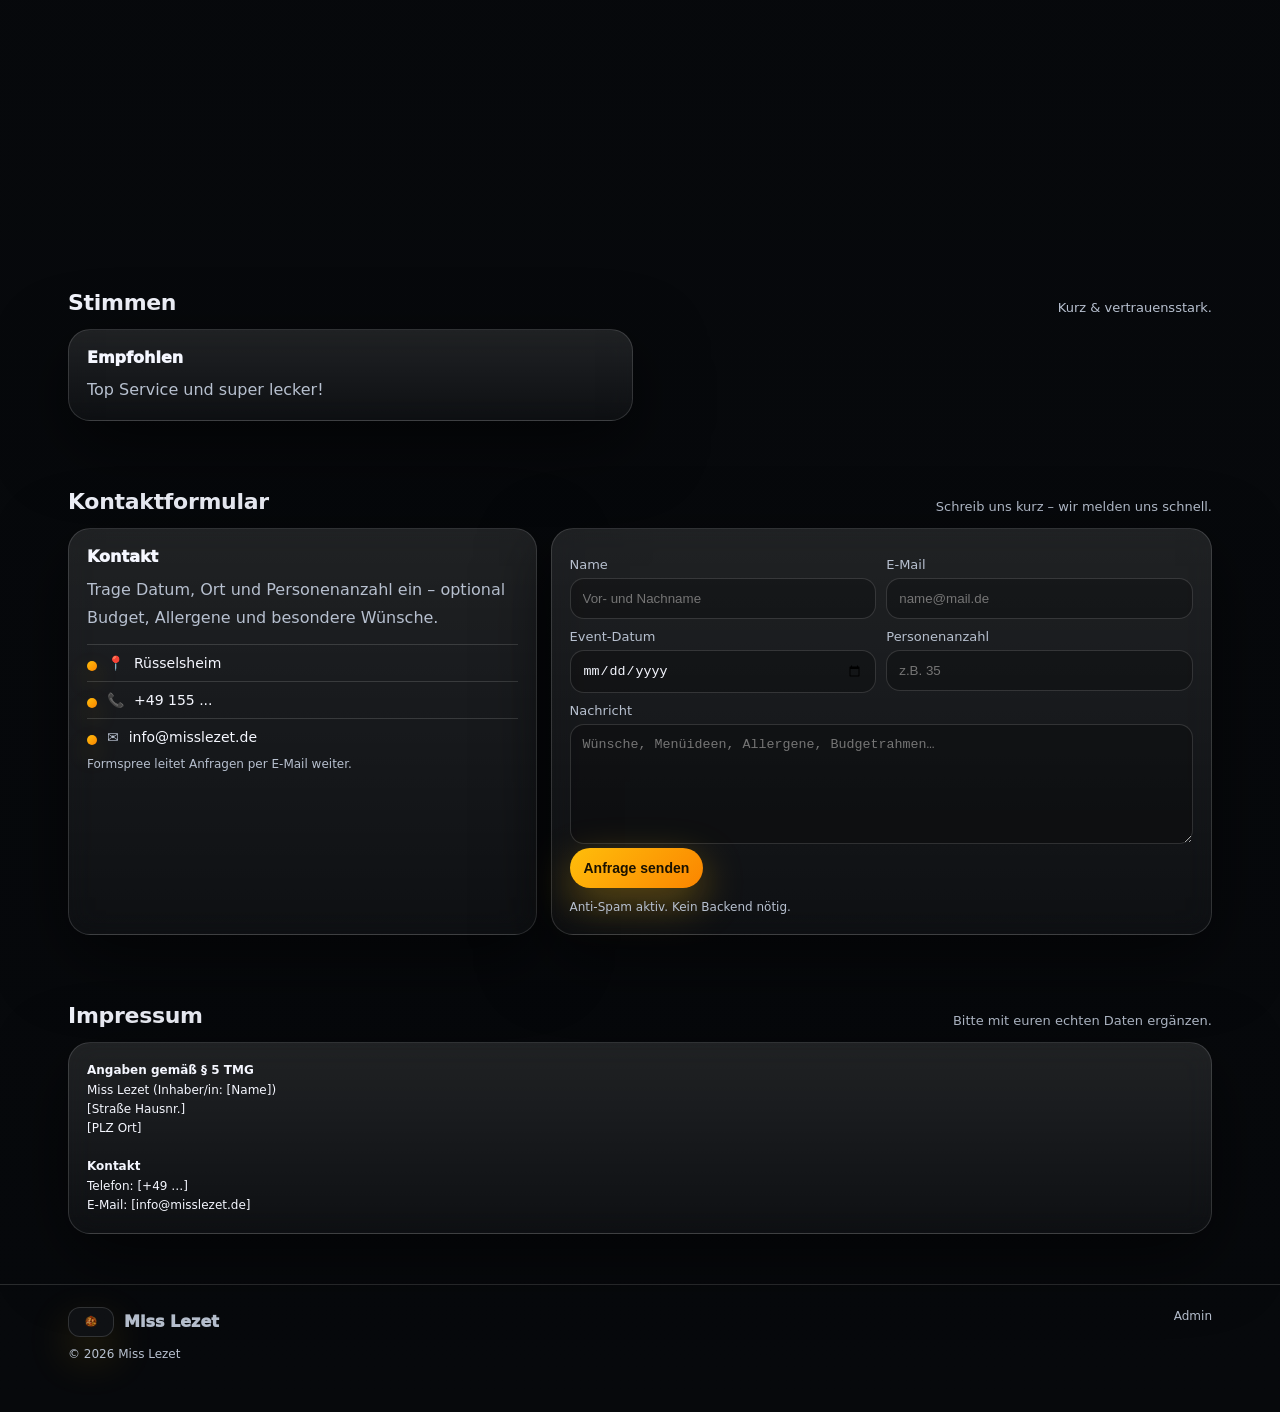
==== commit 35b13307: "Update index.html" ====
--- a/index.html
+++ b/index.html
@@ -3,7 +3,7 @@
 <head>
   <meta charset="utf-8" />
   <meta name="viewport" content="width=device-width, initial-scale=1" />
-  <title>Miss Lezzet – Premium Catering</title>
+  <title>Miss Catwering – Premium Catering </title>
   <meta name="description" content="Miss Lezzet – Premium-Catering für Hochzeiten, Firmenfeiern & private Events." />
   <link rel="stylesheet" href="./style.css" />
 </head>
@@ -15,7 +15,7 @@
         <a class="brandBlock" href="#top" aria-label="Zur Startseite">
           <img class="logoImg" src="images/Logo.png" alt="Miss Lezzet Logo">
           <div>
-            <h1 id="brandName">Miss Lezzet</h1>
+            <h1 id="brandName">Miss Catering</h1>
             <small id="brandTagline">Premium-Catering • Frisch • Hausgemacht</small>
           </div>
         </a>
@@ -320,3 +320,5 @@
   <script defer src="./app.js"></script>
 </body>
 </html>
+
+
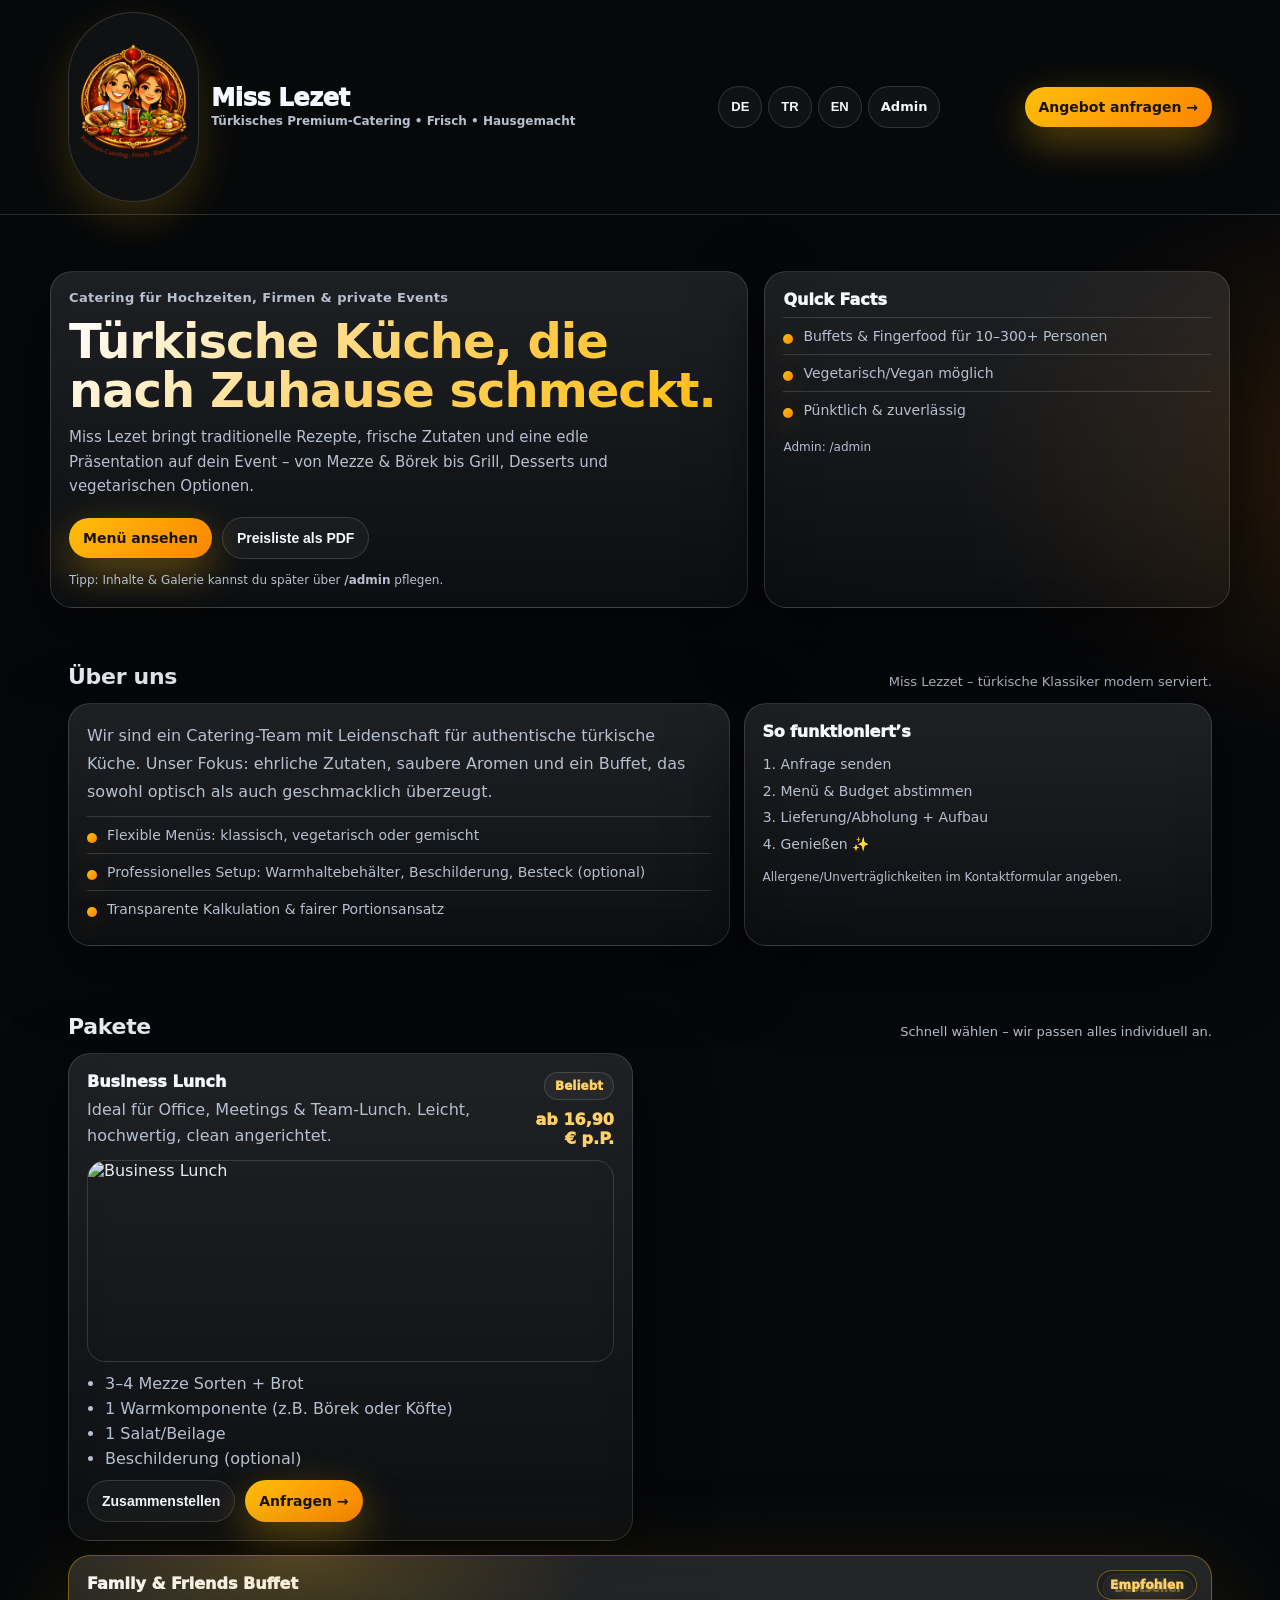
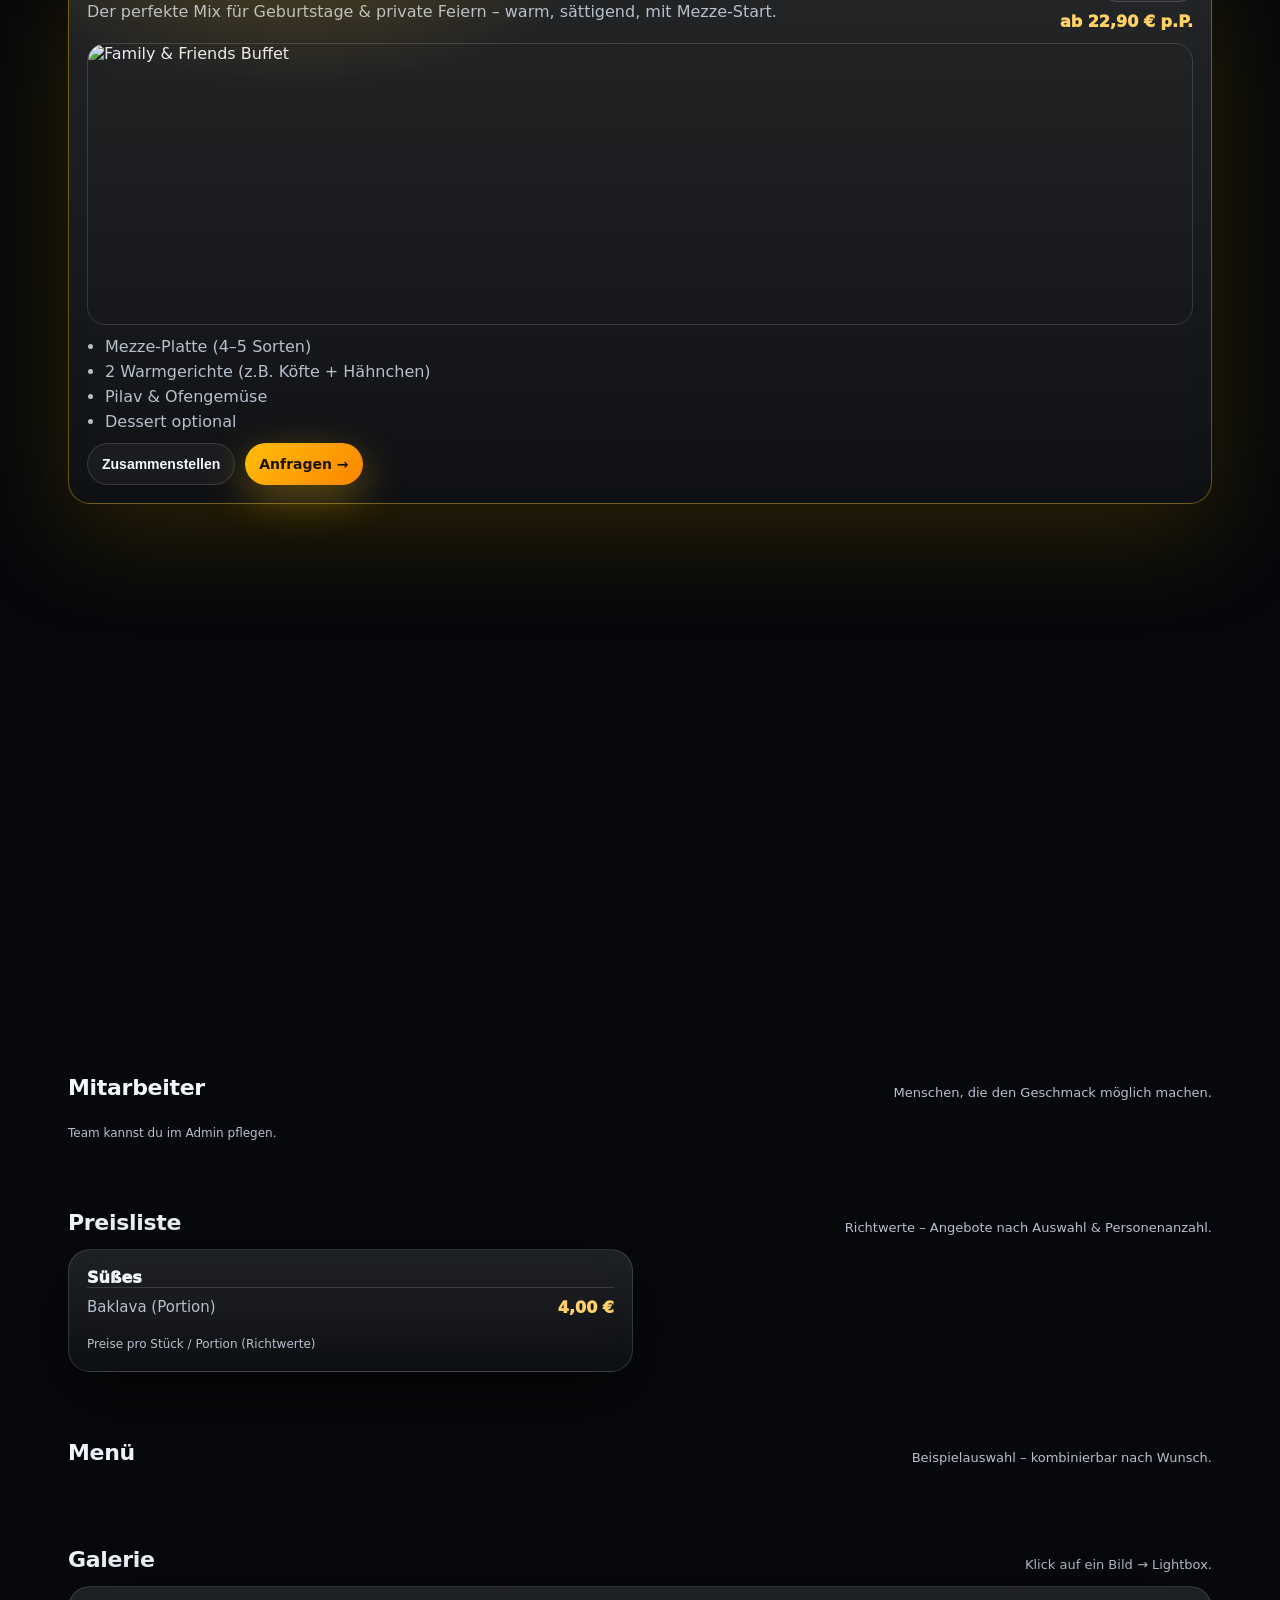
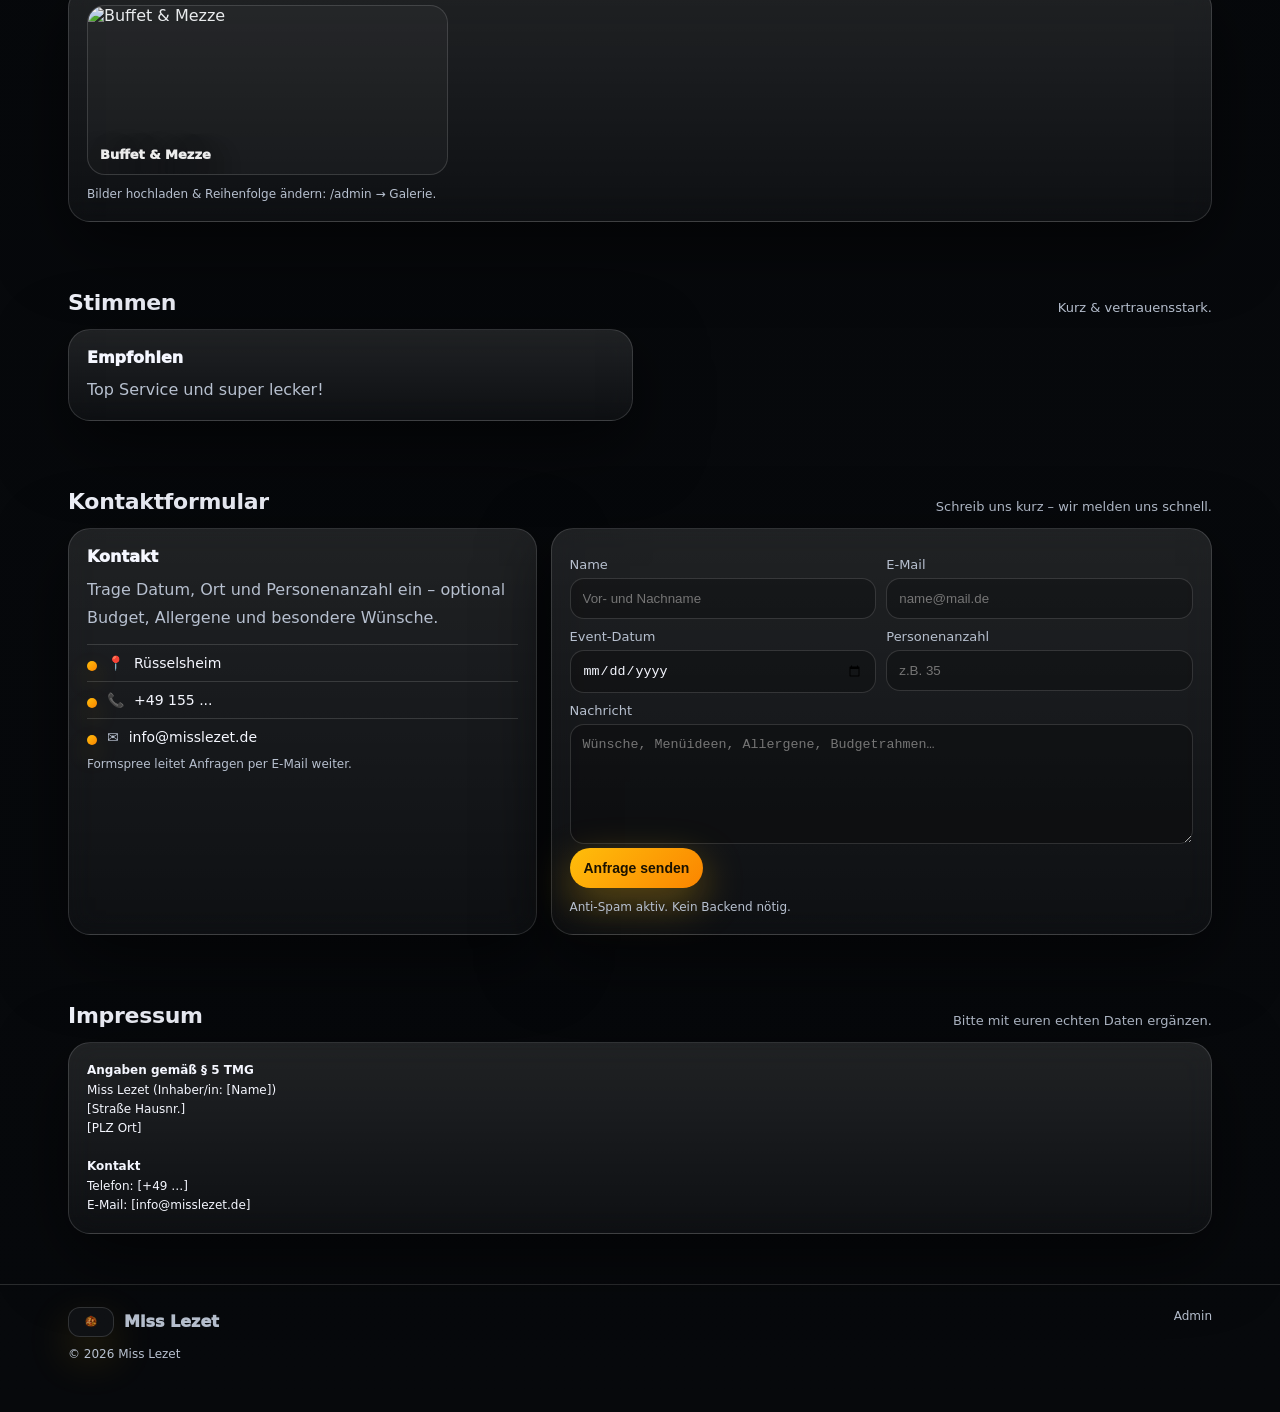
==== commit 7bd35342: "Update index.html" ====
--- a/index.html
+++ b/index.html
@@ -3,7 +3,7 @@
 <head>
   <meta charset="utf-8" />
   <meta name="viewport" content="width=device-width, initial-scale=1" />
-  <title>Miss Catwering – Premium Catering </title>
+  <title>Miss Catering – Premium Catering </title>
   <meta name="description" content="Miss Lezzet – Premium-Catering für Hochzeiten, Firmenfeiern & private Events." />
   <link rel="stylesheet" href="./style.css" />
 </head>
@@ -322,3 +322,4 @@
 </html>
 
 
+
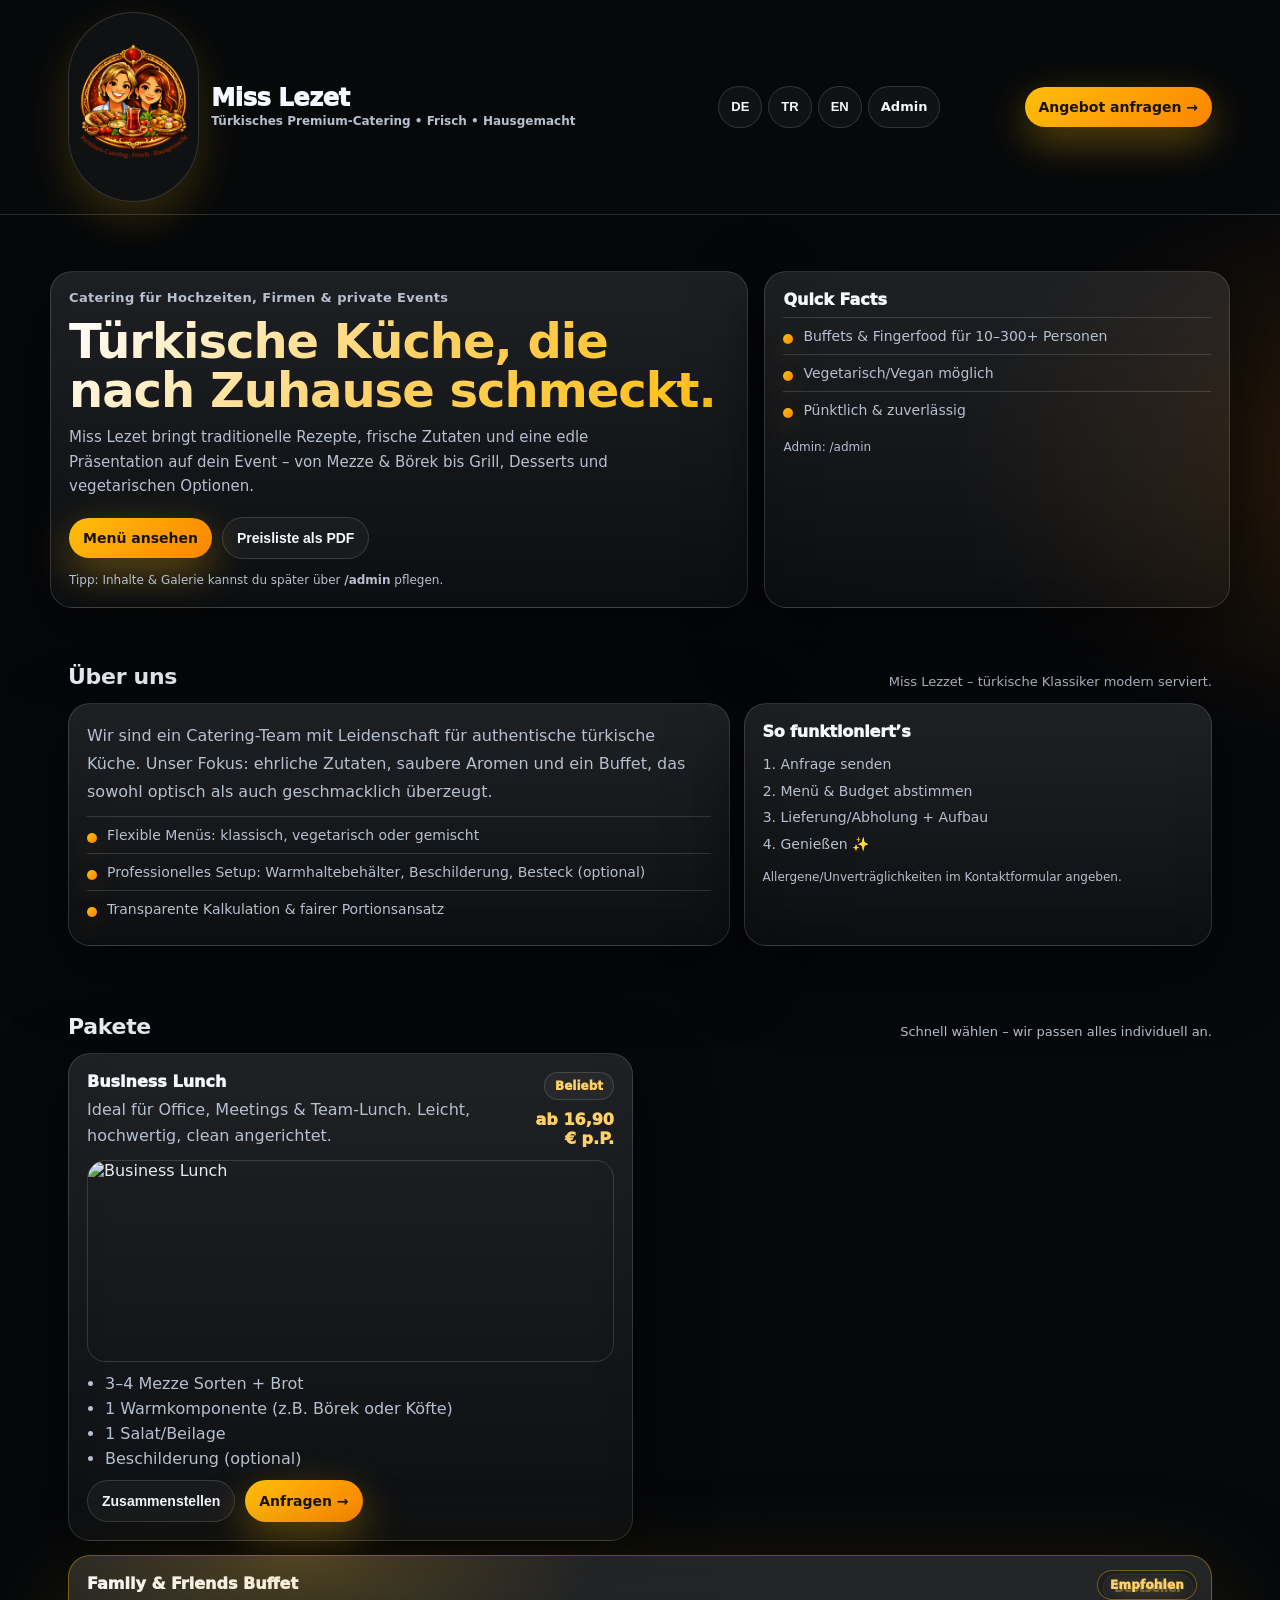
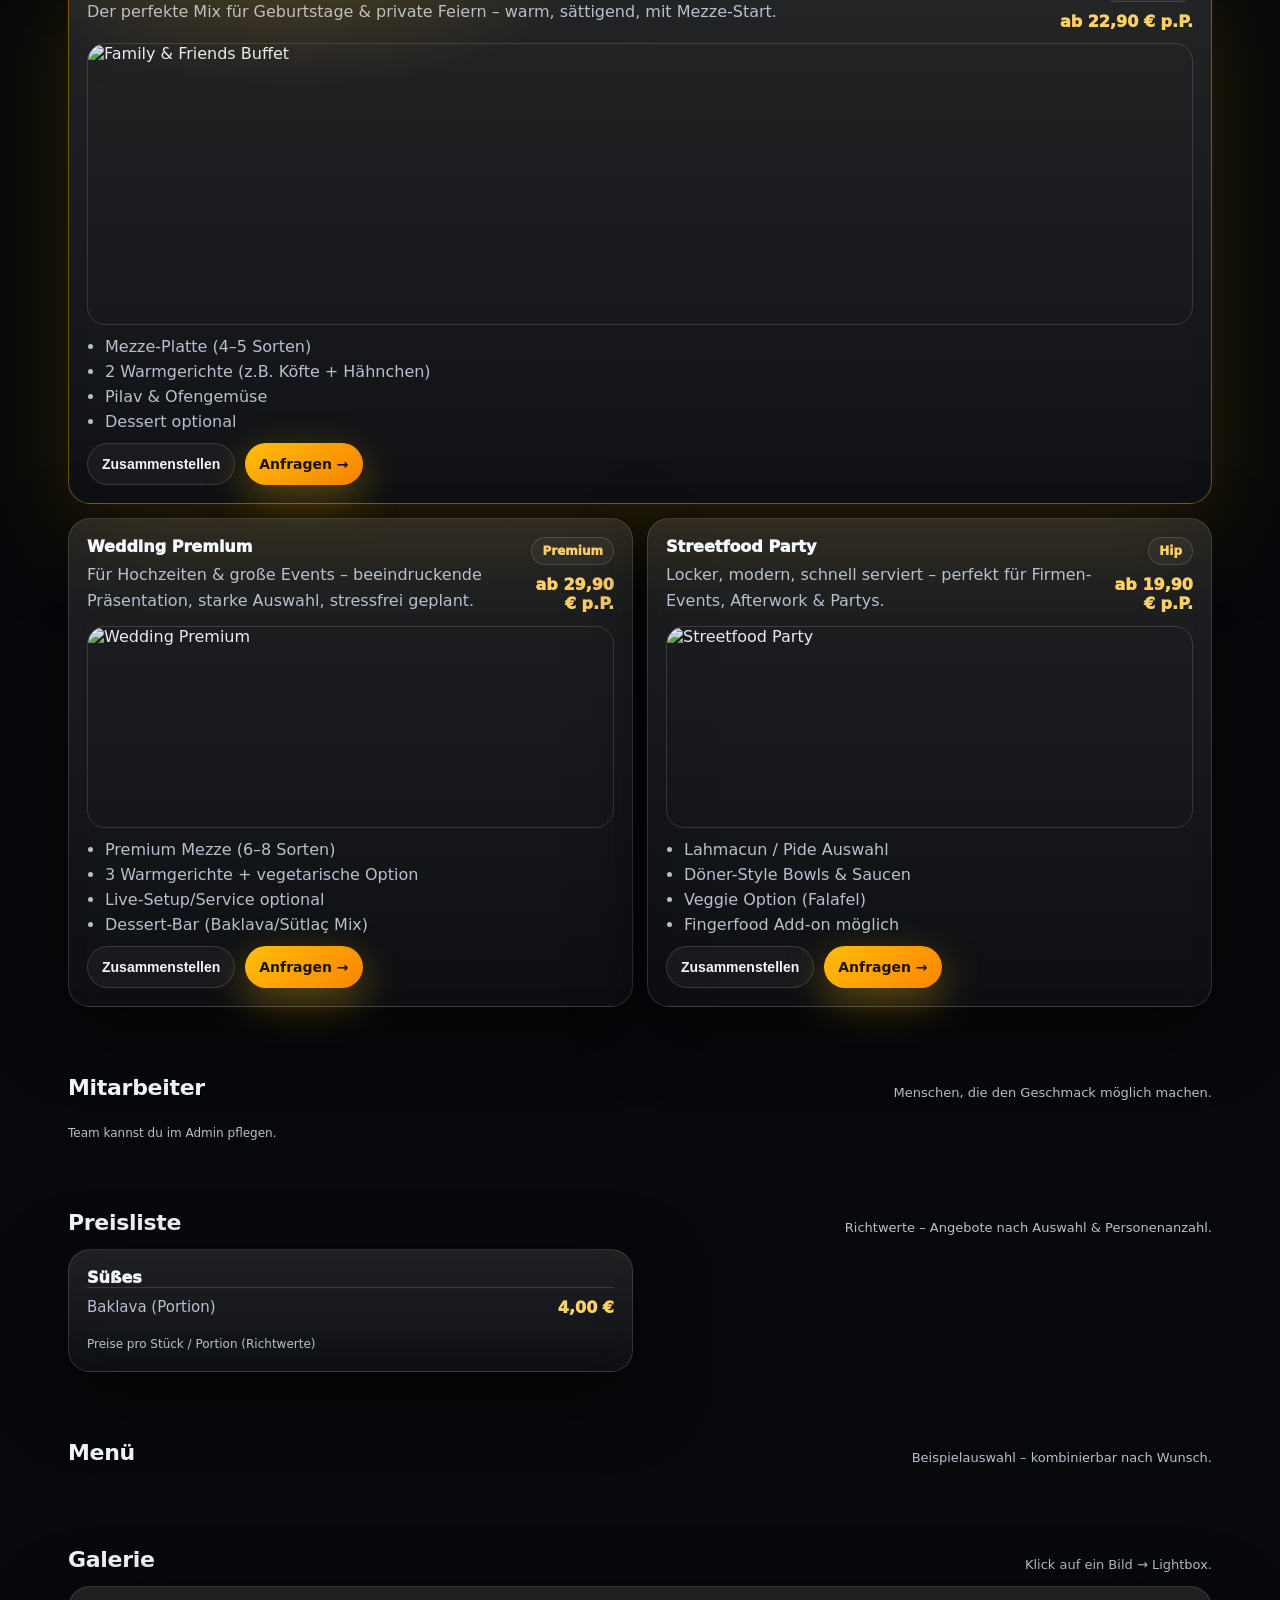
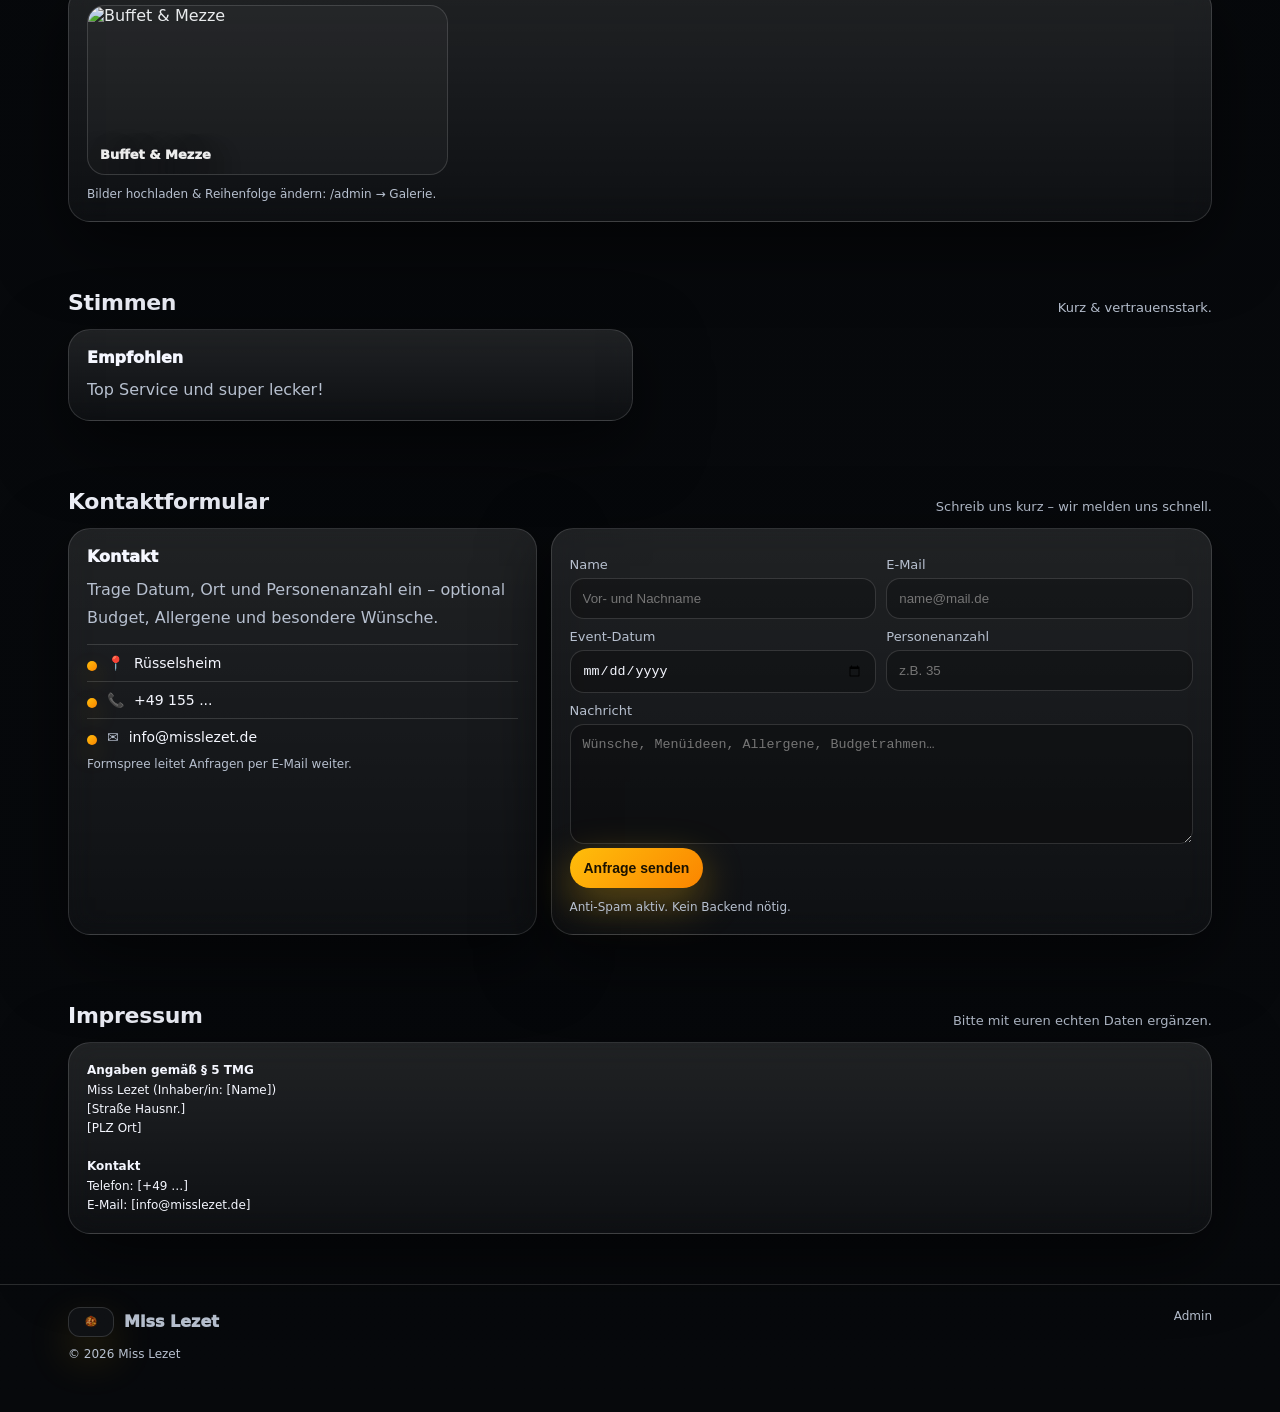
==== commit 5e309d0e: "Update index.html" ====
--- a/index.html
+++ b/index.html
@@ -66,7 +66,7 @@
       <div class="container">
         <div class="sectionTitle">
           <h2 id="aboutTitle">Über uns</h2>
-          <p id="aboutSub">Miss Lezzet – Klassiker modern serviert.</p>
+          <p id="aboutSub">Miss Catering – Klassiker modern serviert.</p>
         </div>
 
         <div class="grid">
@@ -323,3 +323,4 @@
 
 
 
+
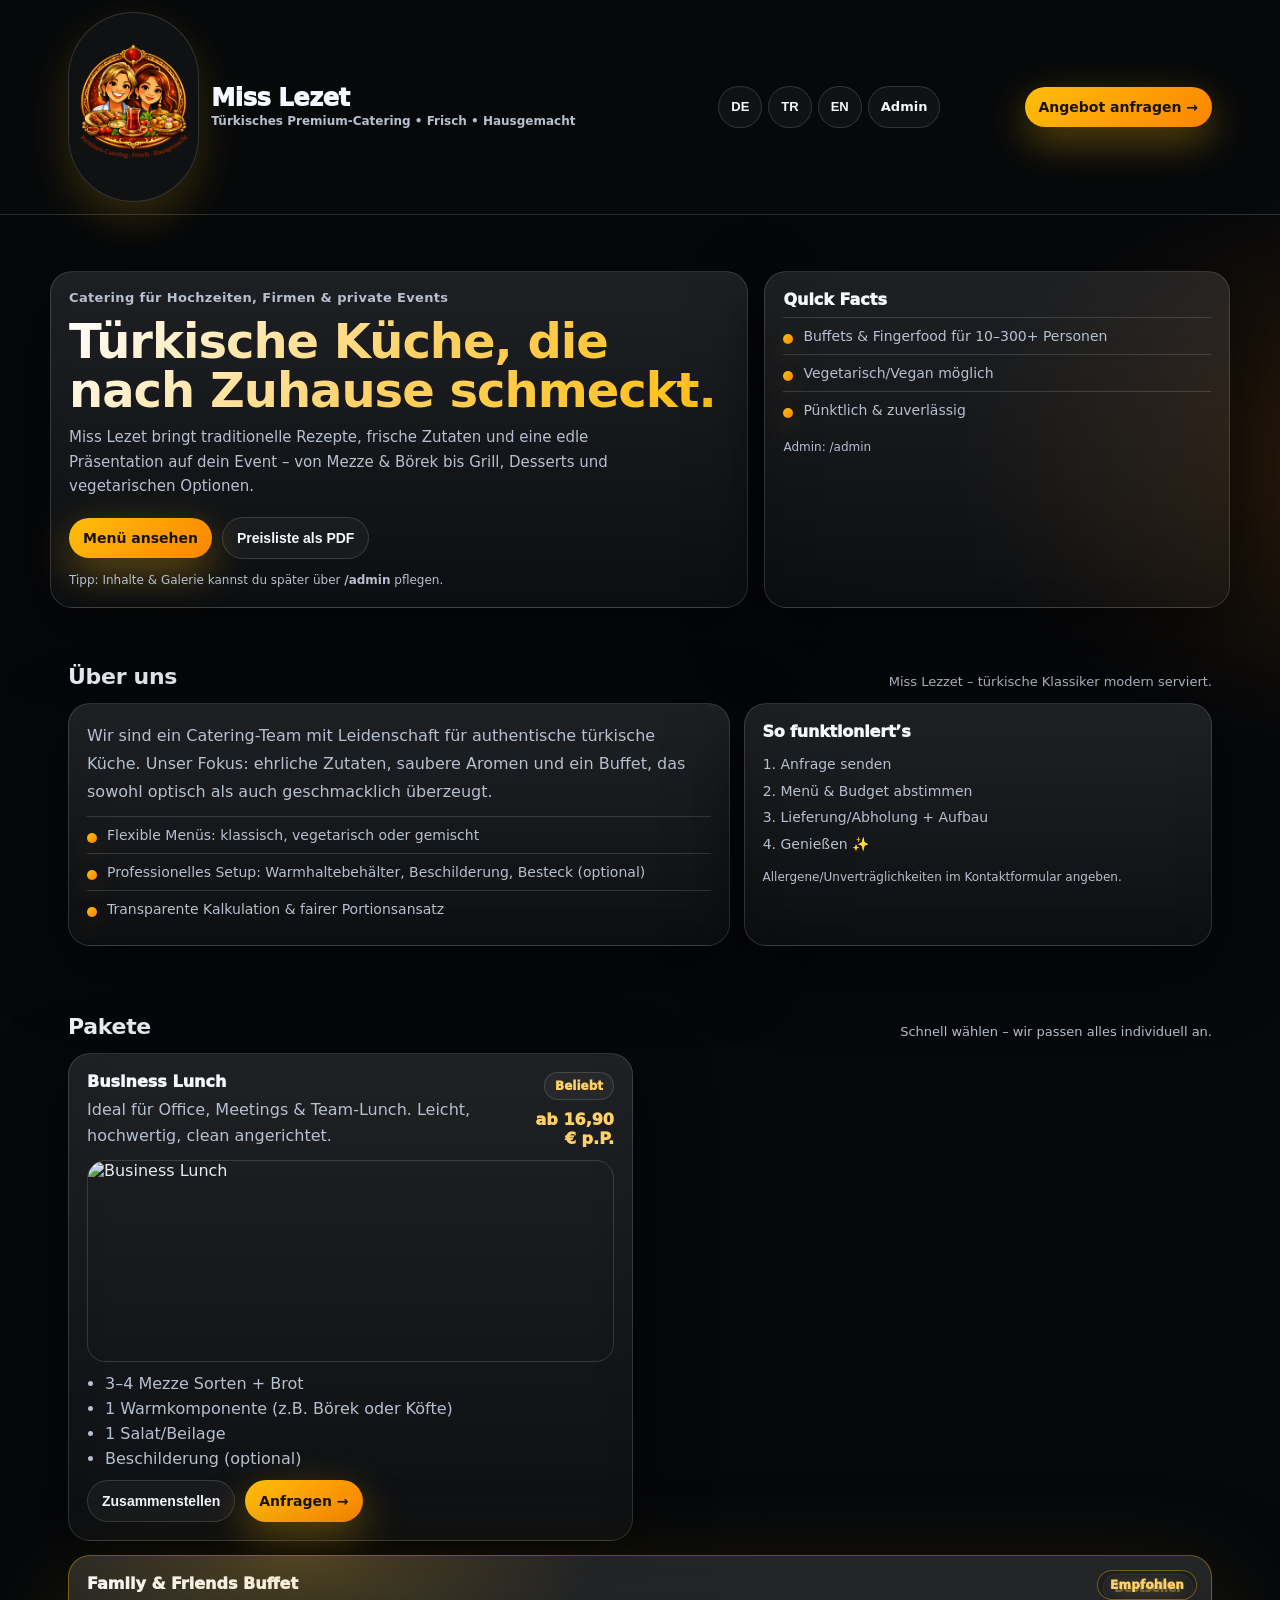
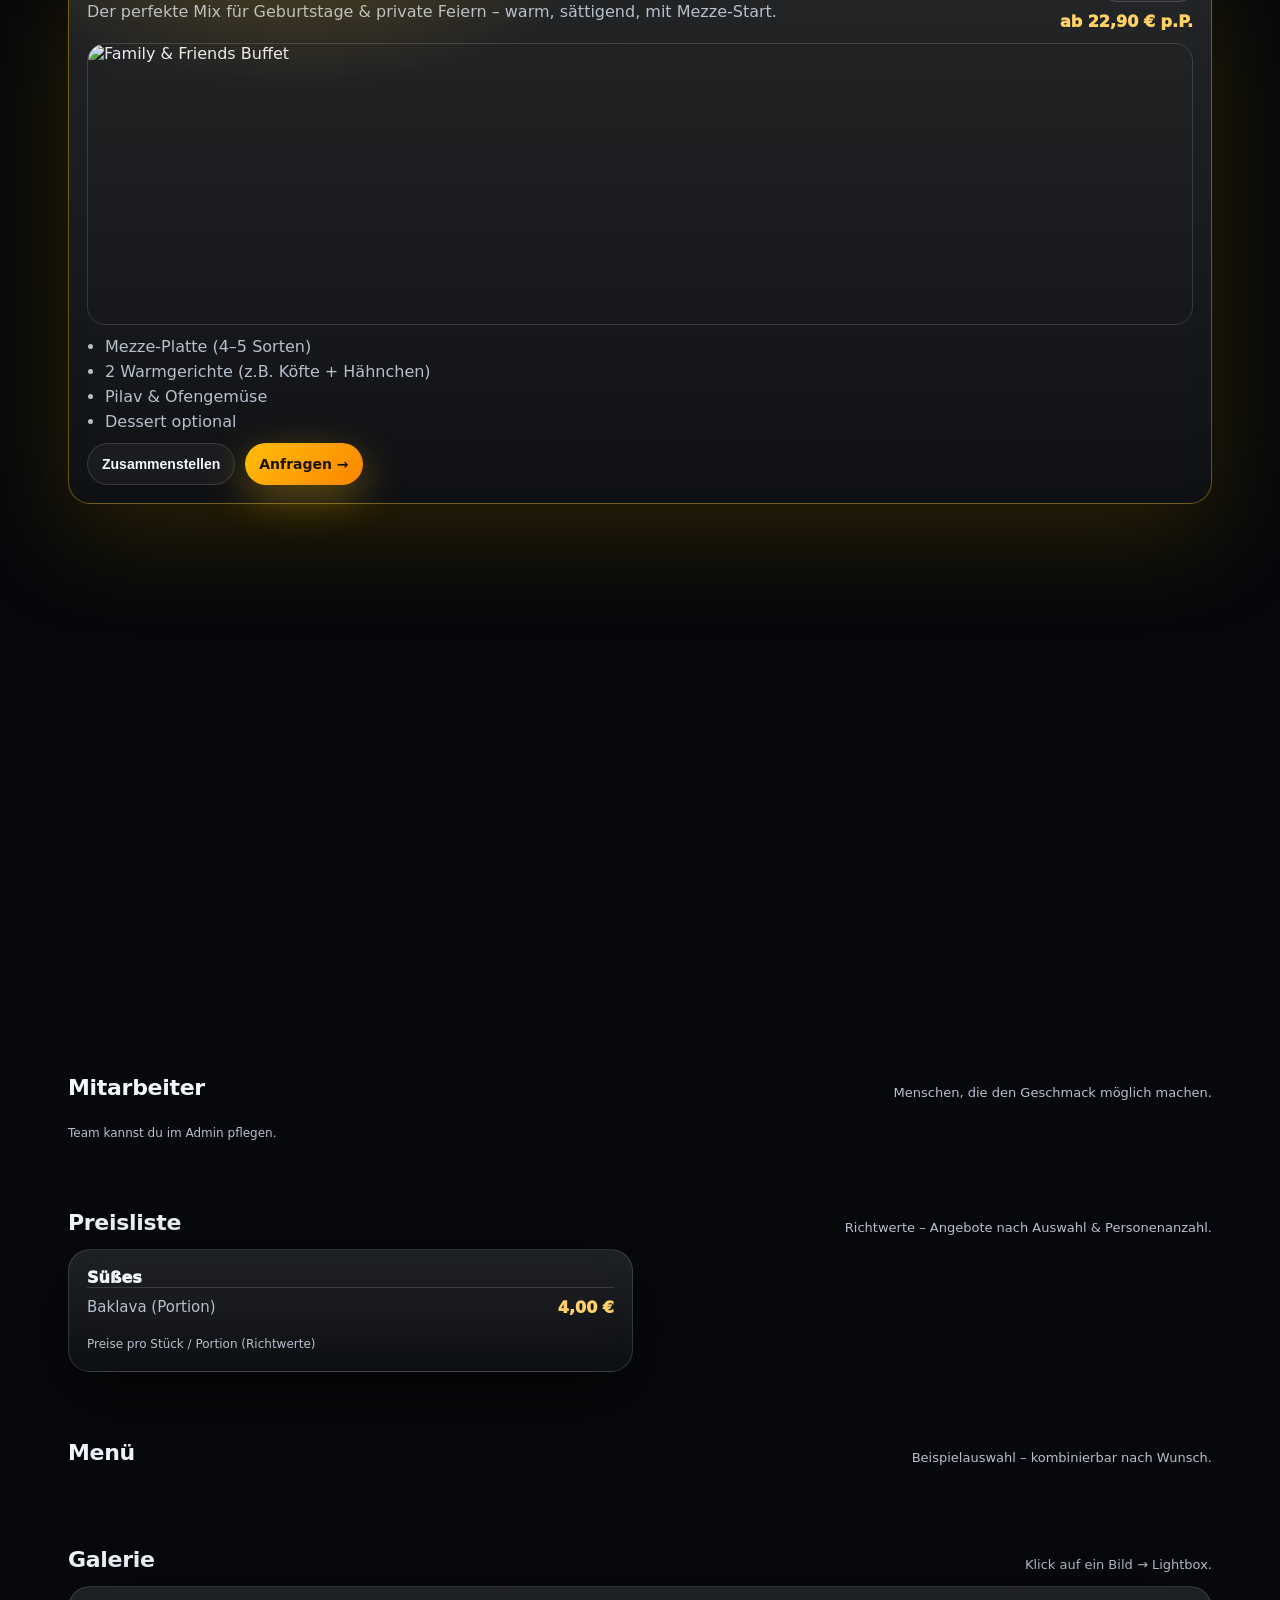
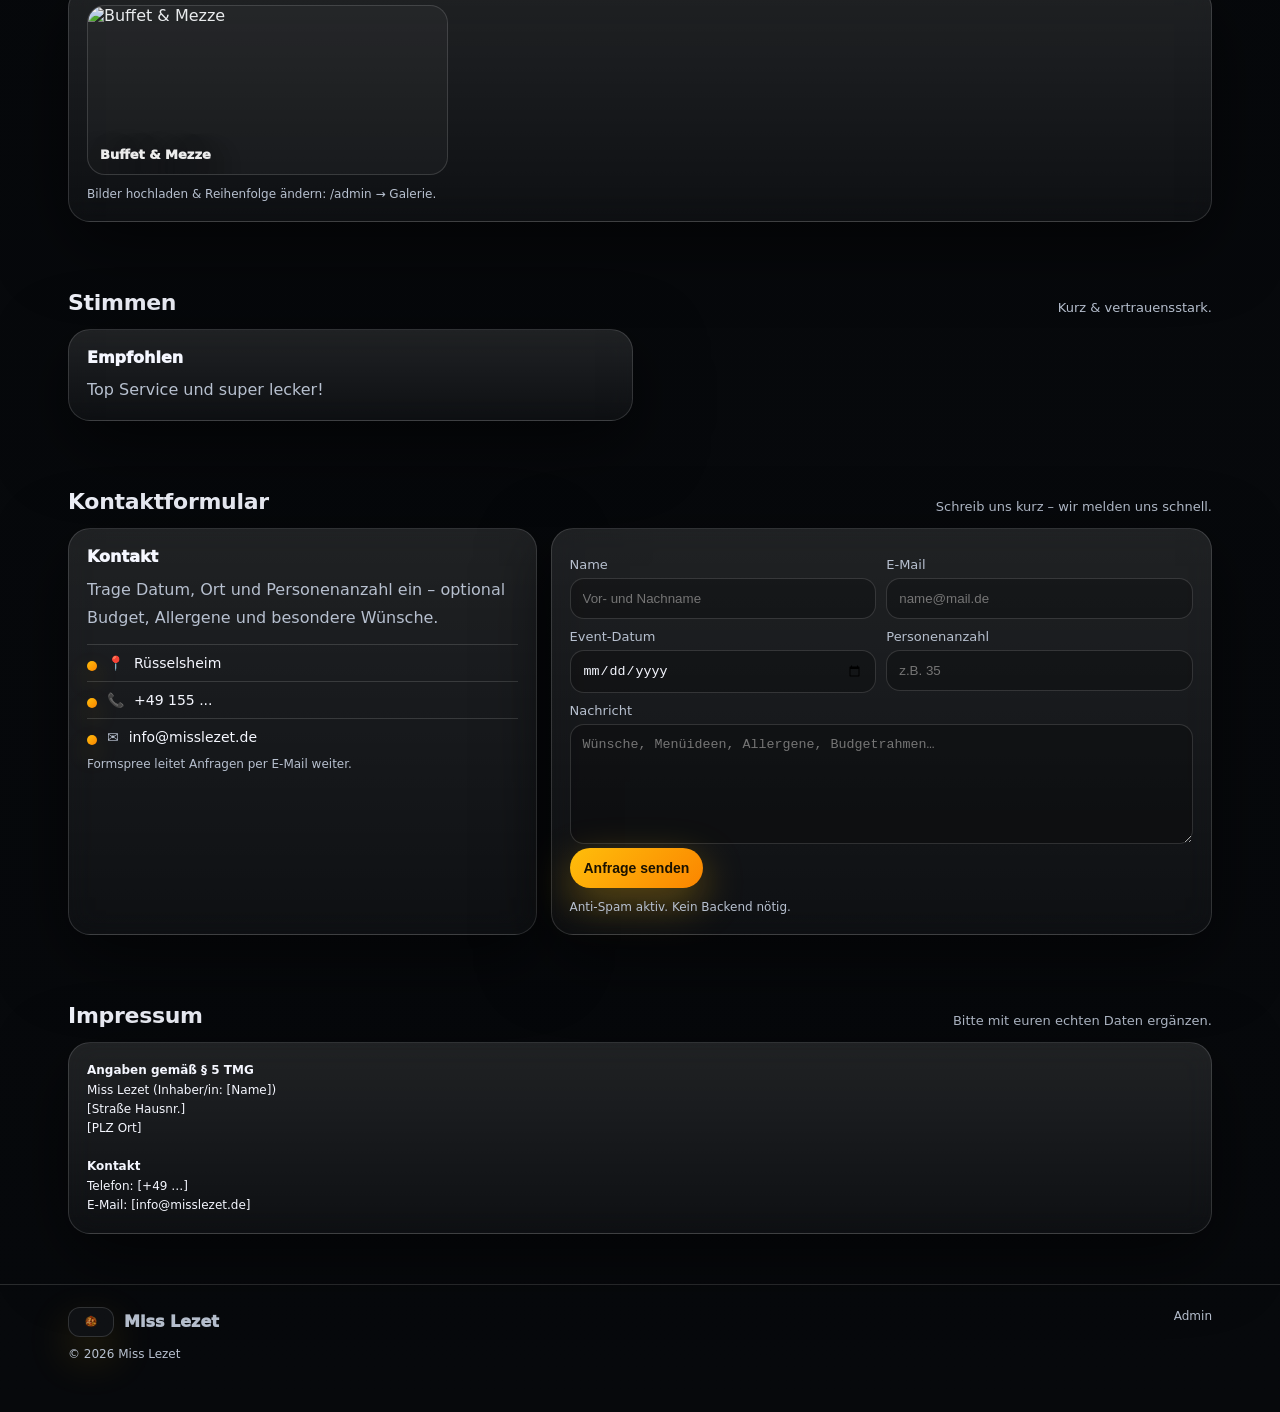
==== commit c725470e: "Update index.html" ====
--- a/index.html
+++ b/index.html
@@ -4,7 +4,7 @@
   <meta charset="utf-8" />
   <meta name="viewport" content="width=device-width, initial-scale=1" />
   <title>Miss Catering – Premium Catering </title>
-  <meta name="description" content="Miss Lezzet – Premium-Catering für Hochzeiten, Firmenfeiern & private Events." />
+  <meta name="description" content="Miss Catering – Premium-Catering für Hochzeiten, Firmenfeiern & private Events." />
   <link rel="stylesheet" href="./style.css" />
 </head>
 
@@ -13,7 +13,7 @@
     <div class="container">
       <div class="nav">
         <a class="brandBlock" href="#top" aria-label="Zur Startseite">
-          <img class="logoImg" src="images/Logo.png" alt="Miss Lezzet Logo">
+          <img class="logoImg" src="images/Logo.png" alt="Miss Catering Logo">
           <div>
             <h1 id="brandName">Miss Catering</h1>
             <small id="brandTagline">Premium-Catering • Frisch • Hausgemacht</small>
@@ -324,3 +324,4 @@
 
 
 
+
